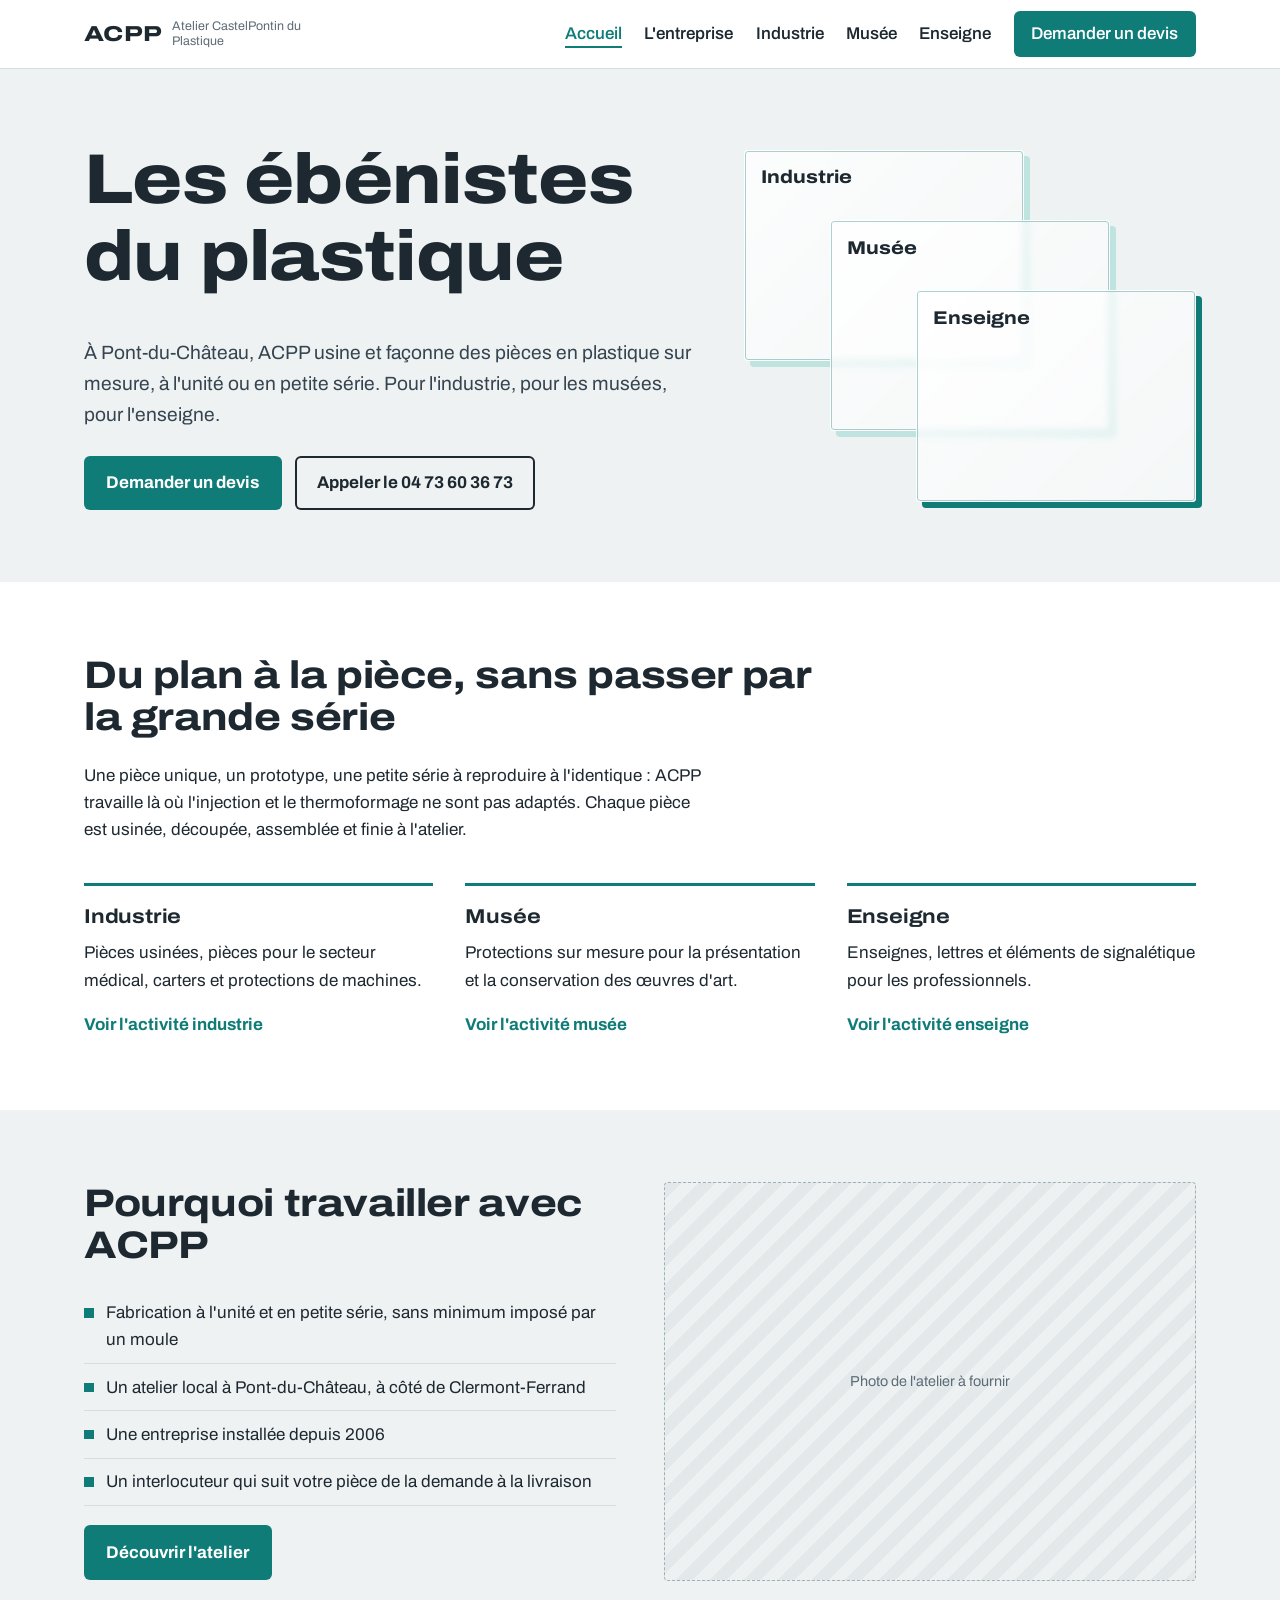
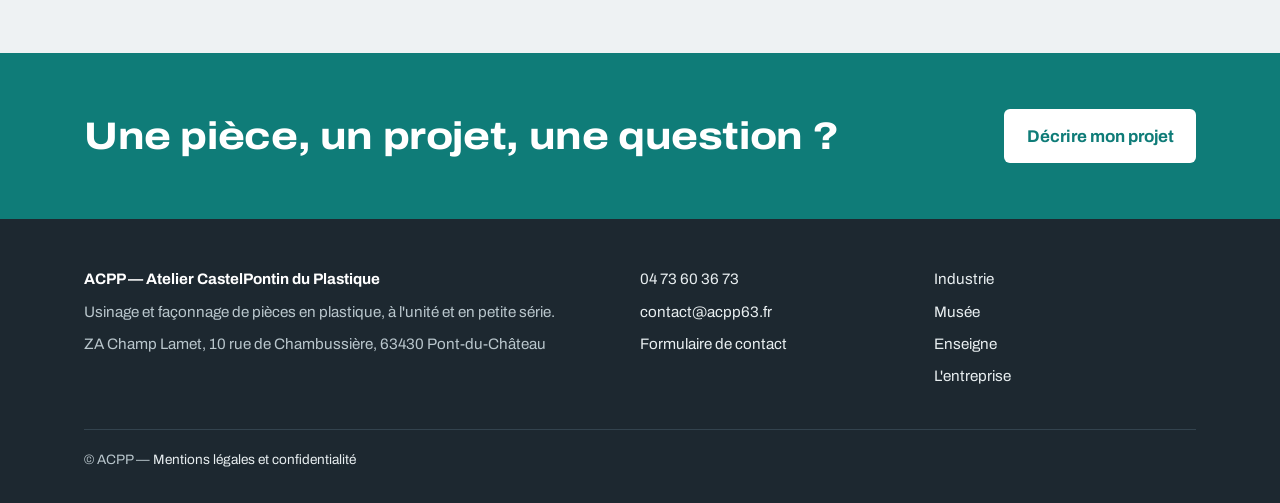
==== index.html @ 6ad85d35 "Add files via upload" ====
<!doctype html>
<html lang="fr">
<head>
<meta charset="utf-8">
<meta name="viewport" content="width=device-width, initial-scale=1">
<title>ACPP — Usinage et façonnage plastique sur mesure à Pont-du-Château (63)</title>
<meta name="description" content="ACPP, atelier de Pont-du-Château (Puy-de-Dôme) : pièces plastiques usinées et façonnées à l'unité et en petite série pour l'industrie, les musées et l'enseigne.">
<link rel="canonical" href="https://acpp63.fr/">
<meta property="og:type" content="website">
<meta property="og:title" content="ACPP — Usinage et façonnage plastique sur mesure à Pont-du-Château (63)">
<meta property="og:description" content="ACPP, atelier de Pont-du-Château (Puy-de-Dôme) : pièces plastiques usinées et façonnées à l'unité et en petite série pour l'industrie, les musées et l'enseigne.">
<meta property="og:url" content="https://acpp63.fr/">
<meta property="og:locale" content="fr_FR">
<link rel="icon" href="favicon.svg" type="image/svg+xml">
<link rel="preconnect" href="https://fonts.googleapis.com"><link rel="preconnect" href="https://fonts.gstatic.com" crossorigin>
<link href="https://fonts.googleapis.com/css2?family=Archivo:wdth,wght@100..125,400..800&display=swap" rel="stylesheet">
<link rel="stylesheet" href="style.css">
<script type="application/ld+json">{"@context": "https://schema.org", "@type": "LocalBusiness", "name": "ACPP — Atelier CastelPontin du Plastique", "url": "https://acpp63.fr", "telephone": "+33473603673", "email": "contact@acpp63.fr", "foundingDate": "2006", "address": {"@type": "PostalAddress", "streetAddress": "ZA Champ Lamet, 10 rue de Chambussière", "postalCode": "63430", "addressLocality": "Pont-du-Château", "addressCountry": "FR"}, "description": "Usinage et façonnage de pièces en plastique à l'unité et en petite série : industrie, musée, enseigne."}</script>
</head>
<body>
<a class="skip" href="#contenu">Aller au contenu</a>
<header class="top"><div class="wrap">
  <a class="logo" href="index.html" aria-label="ACPP, accueil"><b>ACPP</b><small>Atelier CastelPontin du Plastique</small></a>
  <button class="menu-btn" aria-expanded="false" aria-controls="nav">Menu</button>
  <nav class="nav" id="nav" aria-label="Navigation principale"><a href="index.html" aria-current=page>Accueil</a><a href="entreprise.html">L'entreprise</a><a href="industrie.html">Industrie</a><a href="musee.html">Musée</a><a href="enseigne.html">Enseigne</a><a class="btn" href="contact.html">Demander un devis</a></nav>
</div></header>
<main id="contenu">
<section class="hero"><div class="wrap">
  <div>
    <h1>Les ébénistes du plastique</h1>
    <p class="lead">À Pont-du-Château, ACPP usine et façonne des pièces en plastique sur mesure, à l'unité ou en petite série. Pour l'industrie, pour les musées, pour l'enseigne.</p>
    <div class="actions"><a class="btn" href="contact.html">Demander un devis</a><a class="btn ghost" href="tel:+33473603673">Appeler le 04 73 60 36 73</a></div>
  </div>
  <div class="plaques" aria-label="Nos trois univers">
    <a class="plaque" href="industrie.html">Industrie</a>
    <a class="plaque" href="musee.html">Musée</a>
    <a class="plaque" href="enseigne.html">Enseigne</a>
  </div>
</div></section>

<section class="bloc"><div class="wrap">
  <div class="intro"><h2>Du plan à la pièce, sans passer par la grande série</h2>
  <p>Une pièce unique, un prototype, une petite série à reproduire à l'identique : ACPP travaille là où l'injection et le thermoformage ne sont pas adaptés. Chaque pièce est usinée, découpée, assemblée et finie à l'atelier.</p></div>
  <div class="trois">
    <div class="univers"><h3>Industrie</h3><p>Pièces usinées, pièces pour le secteur médical, carters et protections de machines.</p><a class="suite" href="industrie.html">Voir l'activité industrie</a></div>
    <div class="univers"><h3>Musée</h3><p>Protections sur mesure pour la présentation et la conservation des œuvres d'art.</p><a class="suite" href="musee.html">Voir l'activité musée</a></div>
    <div class="univers"><h3>Enseigne</h3><p>Enseignes, lettres et éléments de signalétique pour les professionnels.</p><a class="suite" href="enseigne.html">Voir l'activité enseigne</a></div>
  </div>
</div></section>

<section class="bloc gris"><div class="wrap deux">
  <div><h2>Pourquoi travailler avec ACPP</h2>
  <ul class="liste">
    <li>Fabrication à l'unité et en petite série, sans minimum imposé par un moule</li>
    <li>Un atelier local à Pont-du-Château, à côté de Clermont-Ferrand</li>
    <li>Une entreprise installée depuis 2006</li>
    <li>Un interlocuteur qui suit votre pièce de la demande à la livraison</li>
  </ul>
  <a class="btn" href="entreprise.html">Découvrir l'atelier</a></div>
  <div class="photo">Photo de l'atelier à fournir</div>
</div></section>
<section class="appel"><div class="wrap"><h2>Une pièce, un projet, une question&nbsp;?</h2><a class="btn" href="contact.html">Décrire mon projet</a></div></section>
</main>
<footer><div class="wrap">
  <div><p><strong style="color:#fff">ACPP — Atelier CastelPontin du Plastique</strong></p>
  <p>Usinage et façonnage de pièces en plastique, à l'unité et en petite série.</p>
  <p>ZA Champ Lamet, 10 rue de Chambussière, 63430 Pont-du-Château</p></div>
  <div><p><a href="tel:+33473603673">04 73 60 36 73</a></p><p><a href="mailto:contact@acpp63.fr">contact@acpp63.fr</a></p><p><a href="contact.html">Formulaire de contact</a></p></div>
  <div><p><a href="industrie.html">Industrie</a></p><p><a href="musee.html">Musée</a></p><p><a href="enseigne.html">Enseigne</a></p><p><a href="entreprise.html">L'entreprise</a></p></div>
  <div class="bas">© ACPP — <a href="mentions-legales.html">Mentions légales et confidentialité</a></div>
</div></footer>
<script src="main.js" defer></script>
</body>
</html>
---- style.css ----
/* ACPP — feuille de style unique. Couleurs à ajuster ici si une charte existe. */
:root{
  --graphite:#1d2830; --acier:#5d6b76; --voile:#eef2f3; --blanc:#fff;
  --chant:#0f7c78;      /* vert-bleu du chant d'une plaque acrylique */
  --chant-fonce:#0b625f; --chant-clair:#bfe3df; --trait:#d5dde0;
  --f:"Archivo",system-ui,-apple-system,"Segoe UI",Roboto,sans-serif;
  --w:72rem;
}
*,*::before,*::after{box-sizing:border-box}
html{scroll-padding-top:5rem}
body{margin:0;font-family:var(--f);font-size:1.0625rem;line-height:1.6;color:var(--graphite);background:var(--blanc)}
img{max-width:100%;height:auto;display:block}
a{color:var(--chant)}
a:focus-visible,button:focus-visible,input:focus-visible,textarea:focus-visible,select:focus-visible{outline:3px solid var(--chant);outline-offset:2px}
h1,h2,h3{font-stretch:115%;line-height:1.1;margin:0 0 .6em;letter-spacing:-.01em}
h1{font-size:clamp(2.3rem,6vw,4.4rem);font-weight:800}
h2{font-size:clamp(1.6rem,3.4vw,2.4rem);font-weight:750}
h3{font-size:1.25rem;font-weight:700}
p{margin:0 0 1em;max-width:62ch}
.wrap{max-width:var(--w);margin:0 auto;padding:0 1.25rem}
.skip{position:absolute;left:-999px}.skip:focus{left:1rem;top:1rem;background:#fff;padding:.5rem 1rem;z-index:99}

/* En-tête */
.top{position:sticky;top:0;z-index:20;background:rgba(255,255,255,.95);backdrop-filter:blur(8px);border-bottom:1px solid var(--trait)}
.top .wrap{display:flex;align-items:center;justify-content:space-between;min-height:4.25rem;gap:1rem;position:relative}
.logo{display:flex;align-items:center;gap:.6rem;text-decoration:none;color:var(--graphite)}
.logo b{font-stretch:125%;font-weight:800;font-size:1.35rem;letter-spacing:.02em}
.logo small{font-size:.78rem;color:var(--acier);line-height:1.2;max-width:10rem}
.nav{display:flex;gap:1.4rem;align-items:center}
.nav a{text-decoration:none;color:var(--graphite);font-weight:550}
.nav a[aria-current=page]{color:var(--chant);box-shadow:inset 0 -2px 0 var(--chant)}
.menu-btn{display:none;background:none;border:1px solid var(--trait);border-radius:6px;padding:.45rem .7rem;font:inherit;font-weight:600;color:var(--graphite)}
@media (max-width:860px){
  .menu-btn{display:block}
  .nav{display:none;position:absolute;top:100%;left:0;right:0;background:#fff;flex-direction:column;align-items:stretch;padding:.5rem 1.25rem 1.25rem;border-bottom:1px solid var(--trait);gap:0}
  .nav.open{display:flex}
  .nav a{padding:.8rem 0;border-bottom:1px solid var(--voile)}
  .nav a[aria-current=page]{box-shadow:none}
  .nav .btn{margin-top:.8rem;text-align:center}
}

/* Boutons */
.btn{display:inline-block;background:var(--chant);color:#fff;text-decoration:none;padding:.85rem 1.4rem;border-radius:6px;border:0;font:inherit;font-weight:700;cursor:pointer}
.btn:hover{background:var(--chant-fonce)}
.btn.ghost{background:transparent;color:var(--graphite);box-shadow:inset 0 0 0 2px var(--graphite)}
.btn.ghost:hover{background:var(--graphite);color:#fff}
.nav .btn{color:#fff;padding:.6rem 1.1rem}

/* Hero : l'élément signature = trois plaques translucides empilées, une par univers */
.hero{background:var(--voile);overflow:hidden}
.hero .wrap{display:grid;grid-template-columns:1.15fr .85fr;gap:3rem;align-items:center;padding-top:4.5rem;padding-bottom:4.5rem}
.hero .lead{font-size:1.2rem;color:#35444f}
.actions{display:flex;flex-wrap:wrap;gap:.8rem;margin-top:1.6rem}
.plaques{position:relative;height:22rem}
.plaque{position:absolute;width:62%;height:60%;border-radius:4px;display:flex;align-items:flex-start;padding:.8rem 1rem;text-decoration:none;color:var(--graphite);font-weight:750;font-stretch:115%;font-size:1.15rem;
  background:linear-gradient(135deg,rgba(255,255,255,.8),rgba(255,255,255,.4));border:1px solid rgba(255,255,255,.95);
  box-shadow:inset 0 0 0 1px rgba(15,124,120,.35),6px 6px 0 var(--chant-clair);backdrop-filter:blur(3px);transition:transform .25s}
.plaque:hover{transform:translate(-4px,-4px)}
.plaque:nth-child(1){top:0;left:0}
.plaque:nth-child(2){top:20%;left:19%}
.plaque:nth-child(3){top:40%;left:38%;box-shadow:inset 0 0 0 1px rgba(15,124,120,.35),6px 6px 0 var(--chant)}
@media (prefers-reduced-motion:reduce){.plaque{transition:none}}
@media (max-width:860px){.hero .wrap{grid-template-columns:1fr;padding-top:2.5rem;padding-bottom:3rem}.plaques{height:15rem}}

/* Sections */
.bloc{padding:4.5rem 0}
.gris{background:var(--voile)}
.sombre{background:var(--graphite);color:#e8eef0}
.sombre a{color:var(--chant-clair)}
.intro{max-width:46rem}
.trois{display:grid;grid-template-columns:repeat(3,1fr);gap:2rem;margin-top:2.5rem}
.univers{border-top:3px solid var(--chant);padding-top:1.2rem}
.univers .suite{font-weight:700;text-decoration:none}
.deux{display:grid;grid-template-columns:1fr 1fr;gap:3rem;align-items:start}
@media (max-width:860px){.trois,.deux{grid-template-columns:1fr;gap:2rem}}
.liste{padding:0;list-style:none;margin:0 0 1.2rem}
.liste li{padding:.6rem 0 .6rem 1.4rem;border-bottom:1px solid var(--trait);position:relative}
.liste li::before{content:"";position:absolute;left:0;top:1.15rem;width:.6rem;height:.6rem;background:var(--chant)}
.sombre .liste li{border-color:#33434e}

/* Emplacements photo — à remplacer par les vraies images (balise <img>) */
.photo{aspect-ratio:4/3;background:repeating-linear-gradient(135deg,#e3e9eb 0 12px,#edf1f2 12px 24px);border:1px dashed #9fb0b8;display:flex;align-items:center;justify-content:center;text-align:center;color:var(--acier);font-size:.9rem;padding:1rem;border-radius:4px}
.galerie{display:grid;grid-template-columns:repeat(3,1fr);gap:1rem;margin-top:2rem}
@media (max-width:640px){.galerie{grid-template-columns:1fr 1fr}}

/* Bandeau d'appel */
.appel{background:var(--chant);color:#fff;padding:3.5rem 0}
.appel .wrap{display:flex;justify-content:space-between;align-items:center;gap:2rem;flex-wrap:wrap}
.appel h2{margin:0}
.appel .btn{background:#fff;color:var(--chant)}
.appel .btn:hover{background:var(--graphite);color:#fff}

/* Pages intérieures */
.entete{background:var(--voile);padding:3.5rem 0 3rem;border-bottom:1px solid var(--trait)}
.entete .lead{font-size:1.15rem;color:#35444f}
.fil{font-size:.9rem;color:var(--acier);margin-bottom:.8rem}.fil a{color:var(--acier)}

/* Formulaire */
.contact{display:grid;gap:1rem}
.champ label{display:block;font-weight:650;margin-bottom:.3rem}
.champ input,.champ textarea,.champ select{width:100%;font:inherit;padding:.75rem .85rem;border:1px solid #b7c3c9;border-radius:6px;background:#fff;color:var(--graphite)}
.champ textarea{min-height:9rem;resize:vertical}
.hp{position:absolute;left:-9999px}
.rgpd{font-size:.88rem;color:var(--acier)}
.coord p{margin:0 0 1.2rem}.coord strong{display:block}
.carte{border:0;width:100%;aspect-ratio:4/3;border-radius:4px}
.msg{padding:1rem 1.2rem;border-radius:6px;background:#e3f3f1;border-left:4px solid var(--chant)}
.msg.err{background:#fdeceb;border-color:#b3261e}

/* Pied de page */
footer{background:var(--graphite);color:#b9c6cc;padding:3rem 0 2rem;font-size:.95rem}
footer .wrap{display:grid;grid-template-columns:2fr 1fr 1fr;gap:2rem}
footer a{color:#e8eef0;text-decoration:none}footer a:hover{text-decoration:underline}
footer p{margin:0 0 .5rem}
footer .bas{grid-column:1/-1;border-top:1px solid #33434e;padding-top:1.2rem;font-size:.85rem}
@media (max-width:760px){footer .wrap{grid-template-columns:1fr}}

/* Surlignage des textes à compléter — supprimer la classe une fois le texte validé */
.a-completer{background:#fff4c7;outline:1px dashed #c9a400;padding:0 .2em}
/* Liste d'étapes numérotée (vraie séquence) */
ol.liste{counter-reset:e}
ol.liste li{counter-increment:e;padding-left:2.2rem}
ol.liste li::before{content:counter(e);background:none;color:var(--chant);font-weight:800;font-stretch:115%;width:auto;height:auto;top:.6rem}
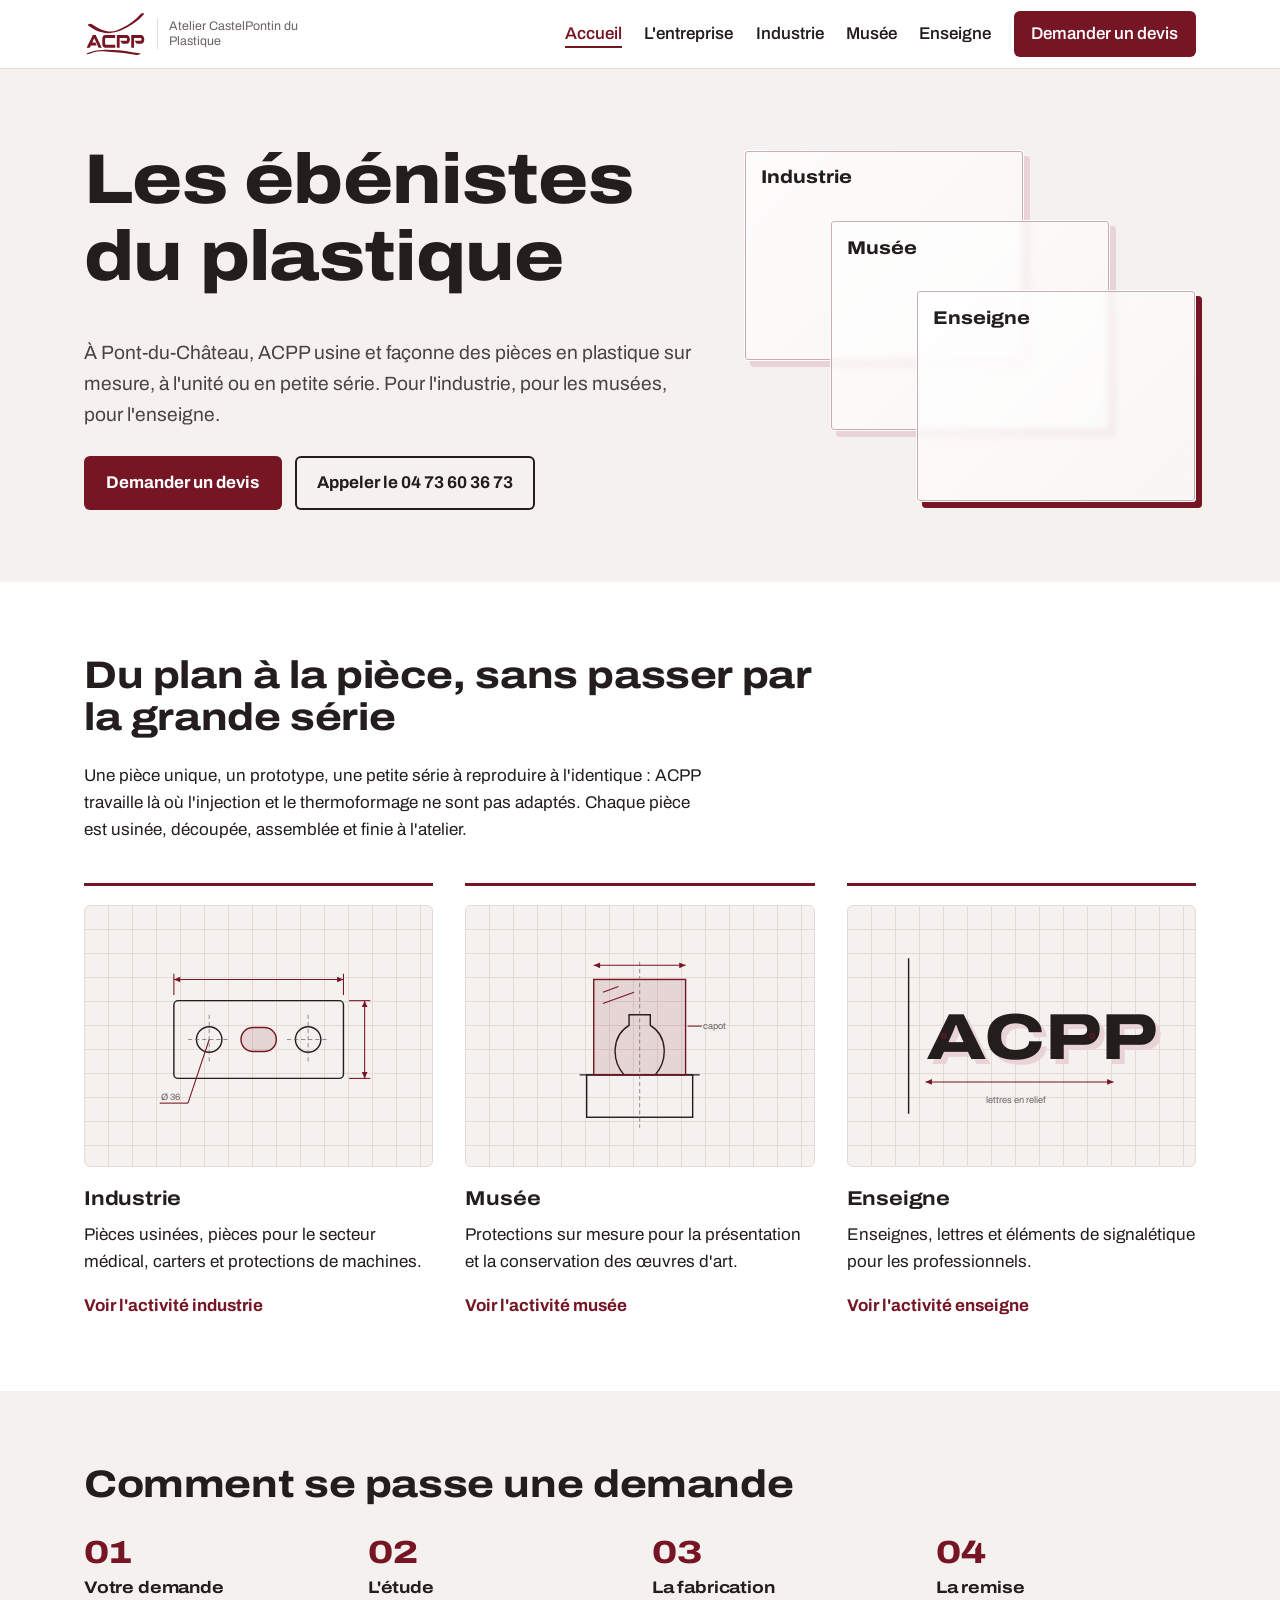
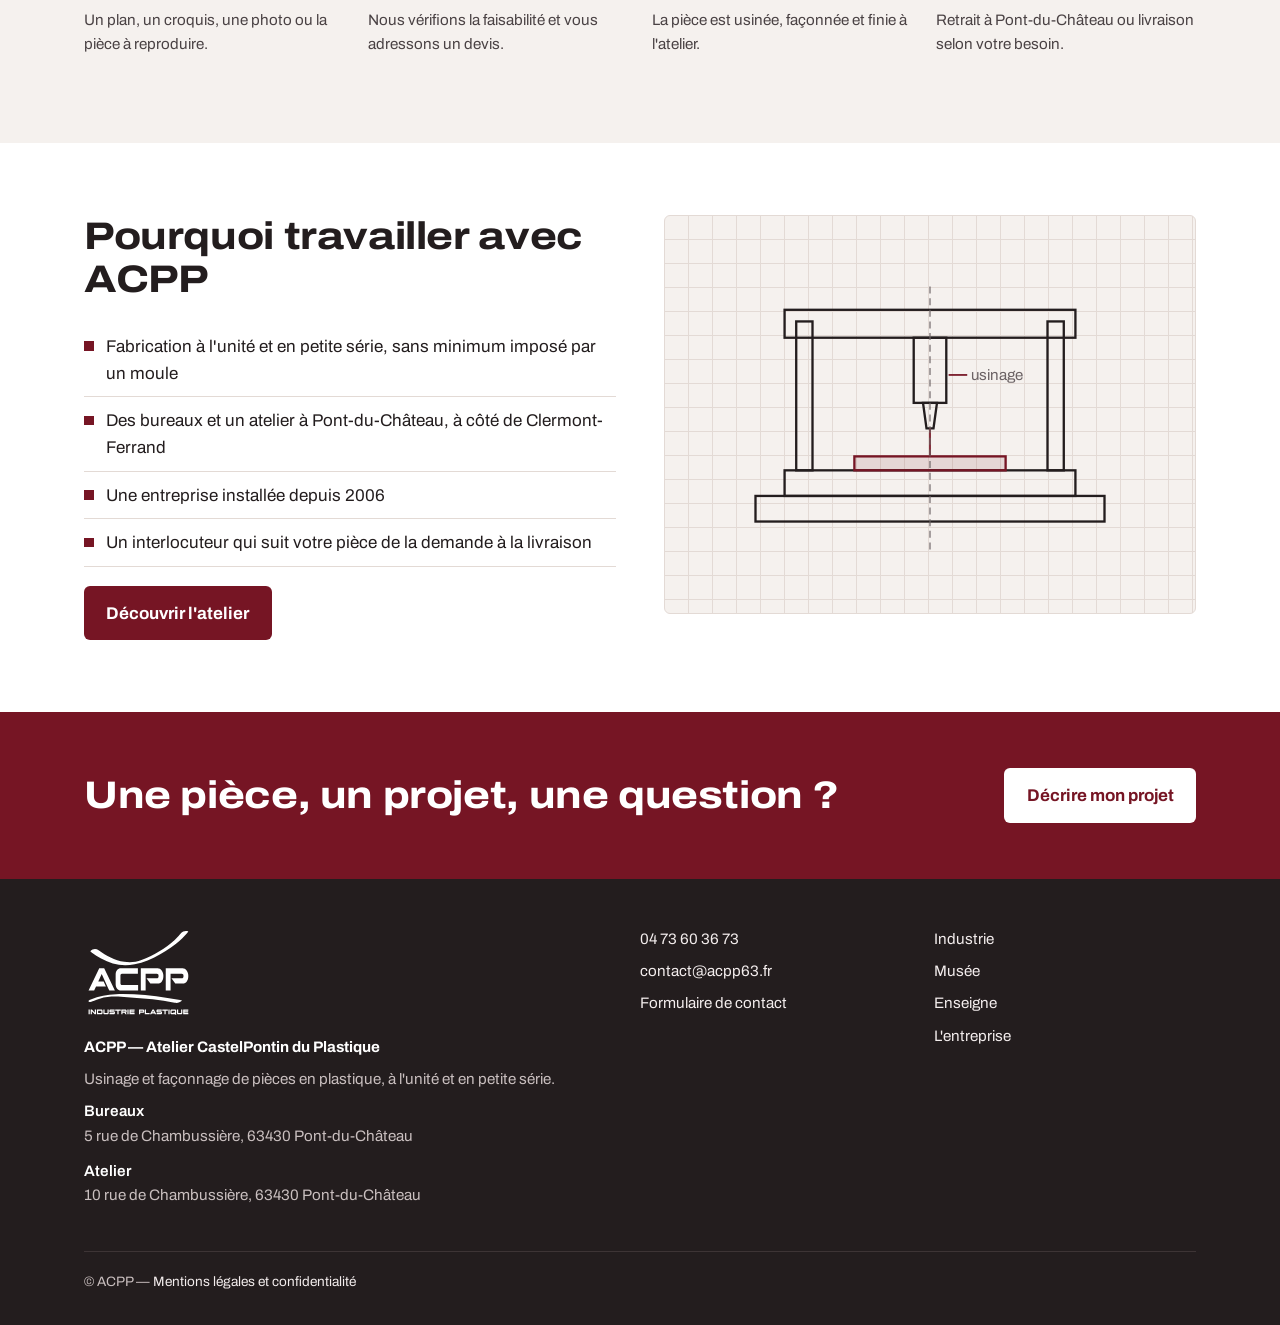
==== commit b452f7bf: "v4 – logo, couleurs, pièces jointes" ====
--- a/index.html
+++ b/index.html
@@ -11,16 +11,18 @@
 <meta property="og:description" content="ACPP, atelier de Pont-du-Château (Puy-de-Dôme) : pièces plastiques usinées et façonnées à l'unité et en petite série pour l'industrie, les musées et l'enseigne.">
 <meta property="og:url" content="https://acpp63.fr/">
 <meta property="og:locale" content="fr_FR">
+<meta property="og:image" content="https://acpp63.fr/og-image.png">
+<meta name="theme-color" content="#761524">
 <link rel="icon" href="favicon.svg" type="image/svg+xml">
 <link rel="preconnect" href="https://fonts.googleapis.com"><link rel="preconnect" href="https://fonts.gstatic.com" crossorigin>
 <link href="https://fonts.googleapis.com/css2?family=Archivo:wdth,wght@100..125,400..800&display=swap" rel="stylesheet">
 <link rel="stylesheet" href="style.css">
-<script type="application/ld+json">{"@context": "https://schema.org", "@type": "LocalBusiness", "name": "ACPP — Atelier CastelPontin du Plastique", "url": "https://acpp63.fr", "telephone": "+33473603673", "email": "contact@acpp63.fr", "foundingDate": "2006", "address": {"@type": "PostalAddress", "streetAddress": "ZA Champ Lamet, 10 rue de Chambussière", "postalCode": "63430", "addressLocality": "Pont-du-Château", "addressCountry": "FR"}, "description": "Usinage et façonnage de pièces en plastique à l'unité et en petite série : industrie, musée, enseigne."}</script>
+<script type="application/ld+json">{"@context": "https://schema.org", "@type": "LocalBusiness", "name": "ACPP — Atelier CastelPontin du Plastique", "url": "https://acpp63.fr", "telephone": "+33473603673", "email": "contact@acpp63.fr", "foundingDate": "2006", "address": {"@type": "PostalAddress", "streetAddress": "5 rue de Chambussière", "postalCode": "63430", "addressLocality": "Pont-du-Château", "addressCountry": "FR"}, "logo": "https://acpp63.fr/logo.svg", "image": "https://acpp63.fr/og-image.png", "description": "Usinage et façonnage de pièces en plastique à l'unité et en petite série : industrie, musée, enseigne."}</script>
 </head>
 <body>
 <a class="skip" href="#contenu">Aller au contenu</a>
 <header class="top"><div class="wrap">
-  <a class="logo" href="index.html" aria-label="ACPP, accueil"><b>ACPP</b><small>Atelier CastelPontin du Plastique</small></a>
+  <a class="logo" href="index.html" aria-label="ACPP, accueil"><img src="logo-mark.svg" alt="ACPP" width="63" height="46"><small>Atelier CastelPontin du Plastique</small></a>
   <button class="menu-btn" aria-expanded="false" aria-controls="nav">Menu</button>
   <nav class="nav" id="nav" aria-label="Navigation principale"><a href="index.html" aria-current=page>Accueil</a><a href="entreprise.html">L'entreprise</a><a href="industrie.html">Industrie</a><a href="musee.html">Musée</a><a href="enseigne.html">Enseigne</a><a class="btn" href="contact.html">Demander un devis</a></nav>
 </div></header>
@@ -37,34 +39,77 @@
     <a class="plaque" href="enseigne.html">Enseigne</a>
   </div>
 </div></section>
-
 <section class="bloc"><div class="wrap">
   <div class="intro"><h2>Du plan à la pièce, sans passer par la grande série</h2>
   <p>Une pièce unique, un prototype, une petite série à reproduire à l'identique : ACPP travaille là où l'injection et le thermoformage ne sont pas adaptés. Chaque pièce est usinée, découpée, assemblée et finie à l'atelier.</p></div>
   <div class="trois">
-    <div class="univers"><h3>Industrie</h3><p>Pièces usinées, pièces pour le secteur médical, carters et protections de machines.</p><a class="suite" href="industrie.html">Voir l'activité industrie</a></div>
-    <div class="univers"><h3>Musée</h3><p>Protections sur mesure pour la présentation et la conservation des œuvres d'art.</p><a class="suite" href="musee.html">Voir l'activité musée</a></div>
-    <div class="univers"><h3>Enseigne</h3><p>Enseignes, lettres et éléments de signalétique pour les professionnels.</p><a class="suite" href="enseigne.html">Voir l'activité enseigne</a></div>
+    <div class="univers"><div class="illu" role="img" aria-label="Dessin technique d'une pièce usinée"><svg viewBox="0 0 400 300" xmlns="http://www.w3.org/2000/svg">
+<rect class="g" x="80" y="100" width="240" height="110" rx="6"/>
+<circle class="g" cx="130" cy="155" r="18"/><circle class="g" cx="270" cy="155" r="18"/>
+<rect class="v" x="175" y="138" width="50" height="34" rx="17"/>
+<line class="d" x1="130" y1="120" x2="130" y2="190"/><line class="d" x1="100" y1="155" x2="160" y2="155"/>
+<line class="d" x1="270" y1="120" x2="270" y2="190"/><line class="d" x1="240" y1="155" x2="300" y2="155"/>
+<line class="t" x1="80" y1="70" x2="320" y2="70"/><line class="t" x1="80" y1="62" x2="80" y2="92"/><line class="t" x1="320" y1="62" x2="320" y2="92"/>
+<path class="tf" d="M80 70 l9 -4 v8z M320 70 l-9 -4 v8z"/>
+<line class="t" x1="350" y1="100" x2="350" y2="210"/><line class="t" x1="328" y1="100" x2="358" y2="100"/><line class="t" x1="328" y1="210" x2="358" y2="210"/>
+<path class="tf" d="M350 100 l-4 9 h8z M350 210 l-4 -9 h8z"/>
+<line class="t" x1="130" y1="155" x2="100" y2="245"/><line class="t" x1="100" y1="245" x2="60" y2="245"/>
+<text x="62" y="240">Ø 36</text></svg></div><h3 style="margin-top:1.2rem">Industrie</h3><p>Pièces usinées, pièces pour le secteur médical, carters et protections de machines.</p><a class="suite" href="industrie.html">Voir l'activité industrie</a></div>
+    <div class="univers"><div class="illu" role="img" aria-label="Objet d'art protégé sous un capot transparent"><svg viewBox="0 0 400 300" xmlns="http://www.w3.org/2000/svg">
+<rect class="g" x="125" y="205" width="150" height="60"/>
+<line class="g" x1="115" y1="205" x2="285" y2="205"/>
+<path class="g" d="M178 205 C160 185 160 150 185 135 L185 120 L215 120 L215 135 C240 150 240 185 222 205"/>
+<rect class="v" x="135" y="70" width="130" height="135"/>
+<line class="t" x1="148" y1="88" x2="170" y2="80" /><line class="t" x1="148" y1="104" x2="192" y2="88"/>
+<line class="d" x1="200" y1="45" x2="200" y2="280"/>
+<line class="t" x1="135" y1="50" x2="265" y2="50"/><path class="tf" d="M135 50 l9 -4 v8z M265 50 l-9 -4 v8z"/>
+<text x="290" y="140">capot</text><line class="t" x1="268" y1="136" x2="288" y2="136"/></svg></div><h3 style="margin-top:1.2rem">Musée</h3><p>Protections sur mesure pour la présentation et la conservation des œuvres d'art.</p><a class="suite" href="musee.html">Voir l'activité musée</a></div>
+    <div class="univers"><div class="illu" role="img" aria-label="Enseigne en lettres découpées en relief"><svg viewBox="0 0 400 300" xmlns="http://www.w3.org/2000/svg">
+<line class="g" x1="40" y1="40" x2="40" y2="260"/>
+<rect x="40" y="40" width="320" height="220" fill="none"/>
+<g font-family="Archivo, sans-serif" font-weight="800" font-size="92" style="font-stretch:125%">
+<text x="72" y="190" fill="#e9d3d6" style="font-size:92px;font-weight:800;font-stretch:125%;fill:#e9d3d6">ACPP</text>
+<text x="64" y="182" style="font-size:92px;font-weight:800;font-stretch:125%;fill:#231d1e">ACPP</text></g>
+<line class="t" x1="64" y1="215" x2="330" y2="215"/><path class="tf" d="M64 215 l9 -4 v8z M330 215 l-9 -4 v8z"/>
+<circle class="t" cx="90" cy="150" r="3"/><circle class="t" cx="300" cy="150" r="3"/>
+<text x="150" y="245">lettres en relief</text></svg></div><h3 style="margin-top:1.2rem">Enseigne</h3><p>Enseignes, lettres et éléments de signalétique pour les professionnels.</p><a class="suite" href="enseigne.html">Voir l'activité enseigne</a></div>
   </div>
 </div></section>
-
-<section class="bloc gris"><div class="wrap deux">
+<section class="bloc gris"><div class="wrap">
+  <h2>Comment se passe une demande</h2><div class="etapes">
+  <div class="etape"><h3>Votre demande</h3><p>Un plan, un croquis, une photo ou la pièce à reproduire.</p></div>
+  <div class="etape"><h3>L'étude</h3><p>Nous vérifions la faisabilité et vous adressons un devis.</p></div>
+  <div class="etape"><h3>La fabrication</h3><p>La pièce est usinée, façonnée et finie à l'atelier.</p></div>
+  <div class="etape"><h3>La remise</h3><p>Retrait à Pont-du-Château ou livraison selon votre besoin.</p></div>
+</div>
+</div></section>
+<section class="bloc"><div class="wrap deux">
   <div><h2>Pourquoi travailler avec ACPP</h2>
   <ul class="liste">
     <li>Fabrication à l'unité et en petite série, sans minimum imposé par un moule</li>
-    <li>Un atelier local à Pont-du-Château, à côté de Clermont-Ferrand</li>
+    <li>Des bureaux et un atelier à Pont-du-Château, à côté de Clermont-Ferrand</li>
     <li>Une entreprise installée depuis 2006</li>
     <li>Un interlocuteur qui suit votre pièce de la demande à la livraison</li>
   </ul>
   <a class="btn" href="entreprise.html">Découvrir l'atelier</a></div>
-  <div class="photo">Photo de l'atelier à fournir</div>
+  <div class="illu" role="img" aria-label="Machine d'usinage de l'atelier"><svg viewBox="0 0 400 300" xmlns="http://www.w3.org/2000/svg">
+<rect class="g" x="50" y="220" width="300" height="22"/>
+<rect class="g" x="75" y="198" width="250" height="22"/>
+<rect class="v" x="135" y="186" width="130" height="12"/>
+<rect class="g" x="85" y="70" width="14" height="128"/><rect class="g" x="301" y="70" width="14" height="128"/>
+<rect class="g" x="75" y="60" width="250" height="24"/>
+<rect class="g" x="186" y="84" width="28" height="56"/>
+<path class="g" d="M194 140 h12 l-3 22 h-6z"/><line class="t" x1="200" y1="162" x2="200" y2="186"/>
+<line class="d" x1="200" y1="40" x2="200" y2="270"/>
+<text x="235" y="120">usinage</text><line class="t" x1="216" y1="116" x2="232" y2="116"/></svg></div>
 </div></section>
 <section class="appel"><div class="wrap"><h2>Une pièce, un projet, une question&nbsp;?</h2><a class="btn" href="contact.html">Décrire mon projet</a></div></section>
 </main>
 <footer><div class="wrap">
-  <div><p><strong style="color:#fff">ACPP — Atelier CastelPontin du Plastique</strong></p>
+  <div><img class="logo-pied" src="logo-blanc.svg" alt="ACPP Industrie Plastique" width="109" height="92"><p><strong style="color:#fff">ACPP — Atelier CastelPontin du Plastique</strong></p>
   <p>Usinage et façonnage de pièces en plastique, à l'unité et en petite série.</p>
-  <p>ZA Champ Lamet, 10 rue de Chambussière, 63430 Pont-du-Château</p></div>
+  <p class="adr"><b>Bureaux</b>5 rue de Chambussière, 63430 Pont-du-Château</p>
+  <p class="adr"><b>Atelier</b>10 rue de Chambussière, 63430 Pont-du-Château</p></div>
   <div><p><a href="tel:+33473603673">04 73 60 36 73</a></p><p><a href="mailto:contact@acpp63.fr">contact@acpp63.fr</a></p><p><a href="contact.html">Formulaire de contact</a></p></div>
   <div><p><a href="industrie.html">Industrie</a></p><p><a href="musee.html">Musée</a></p><p><a href="enseigne.html">Enseigne</a></p><p><a href="entreprise.html">L'entreprise</a></p></div>
   <div class="bas">© ACPP — <a href="mentions-legales.html">Mentions légales et confidentialité</a></div>
--- a/style.css
+++ b/style.css
@@ -1,8 +1,8 @@
 /* ACPP — feuille de style unique. Couleurs à ajuster ici si une charte existe. */
 :root{
-  --graphite:#1d2830; --acier:#5d6b76; --voile:#eef2f3; --blanc:#fff;
-  --chant:#0f7c78;      /* vert-bleu du chant d'une plaque acrylique */
-  --chant-fonce:#0b625f; --chant-clair:#bfe3df; --trait:#d5dde0;
+  --graphite:#231d1e; --acier:#6b6264; --voile:#f5f1ee; --blanc:#fff;
+  --chant:#761524;      /* bordeaux du logo ACPP */
+  --chant-fonce:#5a0f1b; --chant-clair:#e9d3d6; --trait:#e3dad5;
   --f:"Archivo",system-ui,-apple-system,"Segoe UI",Roboto,sans-serif;
   --w:72rem;
 }
@@ -49,23 +49,23 @@
 /* Hero : l'élément signature = trois plaques translucides empilées, une par univers */
 .hero{background:var(--voile);overflow:hidden}
 .hero .wrap{display:grid;grid-template-columns:1.15fr .85fr;gap:3rem;align-items:center;padding-top:4.5rem;padding-bottom:4.5rem}
-.hero .lead{font-size:1.2rem;color:#35444f}
+.hero .lead{font-size:1.2rem;color:#4a4244}
 .actions{display:flex;flex-wrap:wrap;gap:.8rem;margin-top:1.6rem}
 .plaques{position:relative;height:22rem}
 .plaque{position:absolute;width:62%;height:60%;border-radius:4px;display:flex;align-items:flex-start;padding:.8rem 1rem;text-decoration:none;color:var(--graphite);font-weight:750;font-stretch:115%;font-size:1.15rem;
   background:linear-gradient(135deg,rgba(255,255,255,.8),rgba(255,255,255,.4));border:1px solid rgba(255,255,255,.95);
-  box-shadow:inset 0 0 0 1px rgba(15,124,120,.35),6px 6px 0 var(--chant-clair);backdrop-filter:blur(3px);transition:transform .25s}
+  box-shadow:inset 0 0 0 1px rgba(118,21,36,.35),6px 6px 0 var(--chant-clair);backdrop-filter:blur(3px);transition:transform .25s}
 .plaque:hover{transform:translate(-4px,-4px)}
 .plaque:nth-child(1){top:0;left:0}
 .plaque:nth-child(2){top:20%;left:19%}
-.plaque:nth-child(3){top:40%;left:38%;box-shadow:inset 0 0 0 1px rgba(15,124,120,.35),6px 6px 0 var(--chant)}
+.plaque:nth-child(3){top:40%;left:38%;box-shadow:inset 0 0 0 1px rgba(118,21,36,.35),6px 6px 0 var(--chant)}
 @media (prefers-reduced-motion:reduce){.plaque{transition:none}}
 @media (max-width:860px){.hero .wrap{grid-template-columns:1fr;padding-top:2.5rem;padding-bottom:3rem}.plaques{height:15rem}}
 
 /* Sections */
 .bloc{padding:4.5rem 0}
 .gris{background:var(--voile)}
-.sombre{background:var(--graphite);color:#e8eef0}
+.sombre{background:var(--graphite);color:#f3eded}
 .sombre a{color:var(--chant-clair)}
 .intro{max-width:46rem}
 .trois{display:grid;grid-template-columns:repeat(3,1fr);gap:2rem;margin-top:2.5rem}
@@ -76,7 +76,7 @@
 .liste{padding:0;list-style:none;margin:0 0 1.2rem}
 .liste li{padding:.6rem 0 .6rem 1.4rem;border-bottom:1px solid var(--trait);position:relative}
 .liste li::before{content:"";position:absolute;left:0;top:1.15rem;width:.6rem;height:.6rem;background:var(--chant)}
-.sombre .liste li{border-color:#33434e}
+.sombre .liste li{border-color:#3d3435}
 
 /* Emplacements photo — à remplacer par les vraies images (balise <img>) */
 .photo{aspect-ratio:4/3;background:repeating-linear-gradient(135deg,#e3e9eb 0 12px,#edf1f2 12px 24px);border:1px dashed #9fb0b8;display:flex;align-items:center;justify-content:center;text-align:center;color:var(--acier);font-size:.9rem;padding:1rem;border-radius:4px}
@@ -92,27 +92,27 @@
 
 /* Pages intérieures */
 .entete{background:var(--voile);padding:3.5rem 0 3rem;border-bottom:1px solid var(--trait)}
-.entete .lead{font-size:1.15rem;color:#35444f}
+.entete .lead{font-size:1.15rem;color:#4a4244}
 .fil{font-size:.9rem;color:var(--acier);margin-bottom:.8rem}.fil a{color:var(--acier)}
 
 /* Formulaire */
 .contact{display:grid;gap:1rem}
 .champ label{display:block;font-weight:650;margin-bottom:.3rem}
-.champ input,.champ textarea,.champ select{width:100%;font:inherit;padding:.75rem .85rem;border:1px solid #b7c3c9;border-radius:6px;background:#fff;color:var(--graphite)}
+.champ input,.champ textarea,.champ select{width:100%;font:inherit;padding:.75rem .85rem;border:1px solid #c9bdb8;border-radius:6px;background:#fff;color:var(--graphite)}
 .champ textarea{min-height:9rem;resize:vertical}
 .hp{position:absolute;left:-9999px}
 .rgpd{font-size:.88rem;color:var(--acier)}
 .coord p{margin:0 0 1.2rem}.coord strong{display:block}
 .carte{border:0;width:100%;aspect-ratio:4/3;border-radius:4px}
-.msg{padding:1rem 1.2rem;border-radius:6px;background:#e3f3f1;border-left:4px solid var(--chant)}
+.msg{padding:1rem 1.2rem;border-radius:6px;background:#f6e8ea;border-left:4px solid var(--chant)}
 .msg.err{background:#fdeceb;border-color:#b3261e}
 
 /* Pied de page */
-footer{background:var(--graphite);color:#b9c6cc;padding:3rem 0 2rem;font-size:.95rem}
+footer{background:var(--graphite);color:#c9bfbf;padding:3rem 0 2rem;font-size:.95rem}
 footer .wrap{display:grid;grid-template-columns:2fr 1fr 1fr;gap:2rem}
-footer a{color:#e8eef0;text-decoration:none}footer a:hover{text-decoration:underline}
+footer a{color:#f3eded;text-decoration:none}footer a:hover{text-decoration:underline}
 footer p{margin:0 0 .5rem}
-footer .bas{grid-column:1/-1;border-top:1px solid #33434e;padding-top:1.2rem;font-size:.85rem}
+footer .bas{grid-column:1/-1;border-top:1px solid #3d3435;padding-top:1.2rem;font-size:.85rem}
 @media (max-width:760px){footer .wrap{grid-template-columns:1fr}}
 
 /* Surlignage des textes à compléter — supprimer la classe une fois le texte validé */
@@ -121,3 +121,45 @@
 ol.liste{counter-reset:e}
 ol.liste li{counter-increment:e;padding-left:2.2rem}
 ol.liste li::before{content:counter(e);background:none;color:var(--chant);font-weight:800;font-stretch:115%;width:auto;height:auto;top:.6rem}
+
+/* ===== v2 : illustrations "plan technique" et adresses ===== */
+.illu{background:var(--voile);border:1px solid var(--trait);border-radius:6px;padding:1.5rem;aspect-ratio:4/3;display:flex;align-items:center;justify-content:center;
+  background-image:linear-gradient(var(--trait) 1px,transparent 1px),linear-gradient(90deg,var(--trait) 1px,transparent 1px);background-size:24px 24px;background-position:-1px -1px}
+.gris .illu{background-color:#fff}
+.illu svg{width:100%;height:100%}
+.illu .g{stroke:var(--graphite);stroke-width:2;fill:none}
+.illu .gf{fill:var(--graphite)}
+.illu .t{stroke:var(--chant);stroke-width:1.5;fill:none}
+.illu .tf{fill:var(--chant)}
+.illu .v{fill:var(--chant);fill-opacity:.12;stroke:var(--chant);stroke-width:2}
+.illu .d{stroke:var(--acier);stroke-width:1;fill:none;stroke-dasharray:6 4}
+.illu text{font-family:var(--f);font-size:13px;fill:var(--acier)}
+.adresses{display:grid;grid-template-columns:1fr 1fr;gap:1.5rem;margin:0 0 1.5rem}
+.adresse{border-top:3px solid var(--chant);padding-top:.8rem}
+.adresse strong{display:block;font-stretch:115%}
+.adresse a{font-size:.92rem;font-weight:600}
+@media (max-width:520px){.adresses{grid-template-columns:1fr}}
+.etapes{display:grid;grid-template-columns:repeat(4,1fr);gap:1.5rem;margin-top:2rem;counter-reset:s}
+.etape{counter-increment:s}
+.etape::before{content:"0" counter(s);display:block;font-stretch:125%;font-weight:800;font-size:2rem;color:var(--chant);line-height:1;margin-bottom:.6rem}
+.etape h3{font-size:1.05rem}
+.etape p{font-size:.95rem;color:#4a4244}
+@media (max-width:860px){.etapes{grid-template-columns:1fr 1fr}}
+@media (max-width:520px){.etapes{grid-template-columns:1fr}}
+footer .adr{margin-bottom:.7rem}footer .adr b{color:#fff;font-weight:600;display:block}
+
+/* Logo */
+.logo img{height:46px;width:auto;display:block}
+.logo small{border-left:1px solid var(--trait);padding-left:.7rem}
+@media (max-width:420px){.logo small{display:none}}
+.logo-pied{height:92px;width:auto;margin-bottom:1rem}
+
+/* Pièces jointes */
+.facultatif{font-weight:400;color:var(--acier);font-size:.9rem}
+.depot{display:block;border:2px dashed var(--trait);border-radius:6px;padding:1.1rem;background:var(--voile);cursor:pointer;font-weight:400;transition:border-color .2s}
+.depot:hover,.depot.survol{border-color:var(--chant)}
+.depot input{display:block;margin-bottom:.6rem;font:inherit;font-size:.9rem;max-width:100%;width:auto;border:0;padding:0;background:none}
+.depot-txt{font-size:.9rem;color:var(--acier);font-weight:400}.depot-txt strong{color:var(--graphite)}
+.fic-liste{list-style:none;padding:0;margin:.6rem 0 0;font-size:.9rem}
+.fic-liste li{padding:.35rem 0;border-bottom:1px solid var(--trait)}
+.fic-liste li.err{color:#b3261e;font-weight:600;border:0}
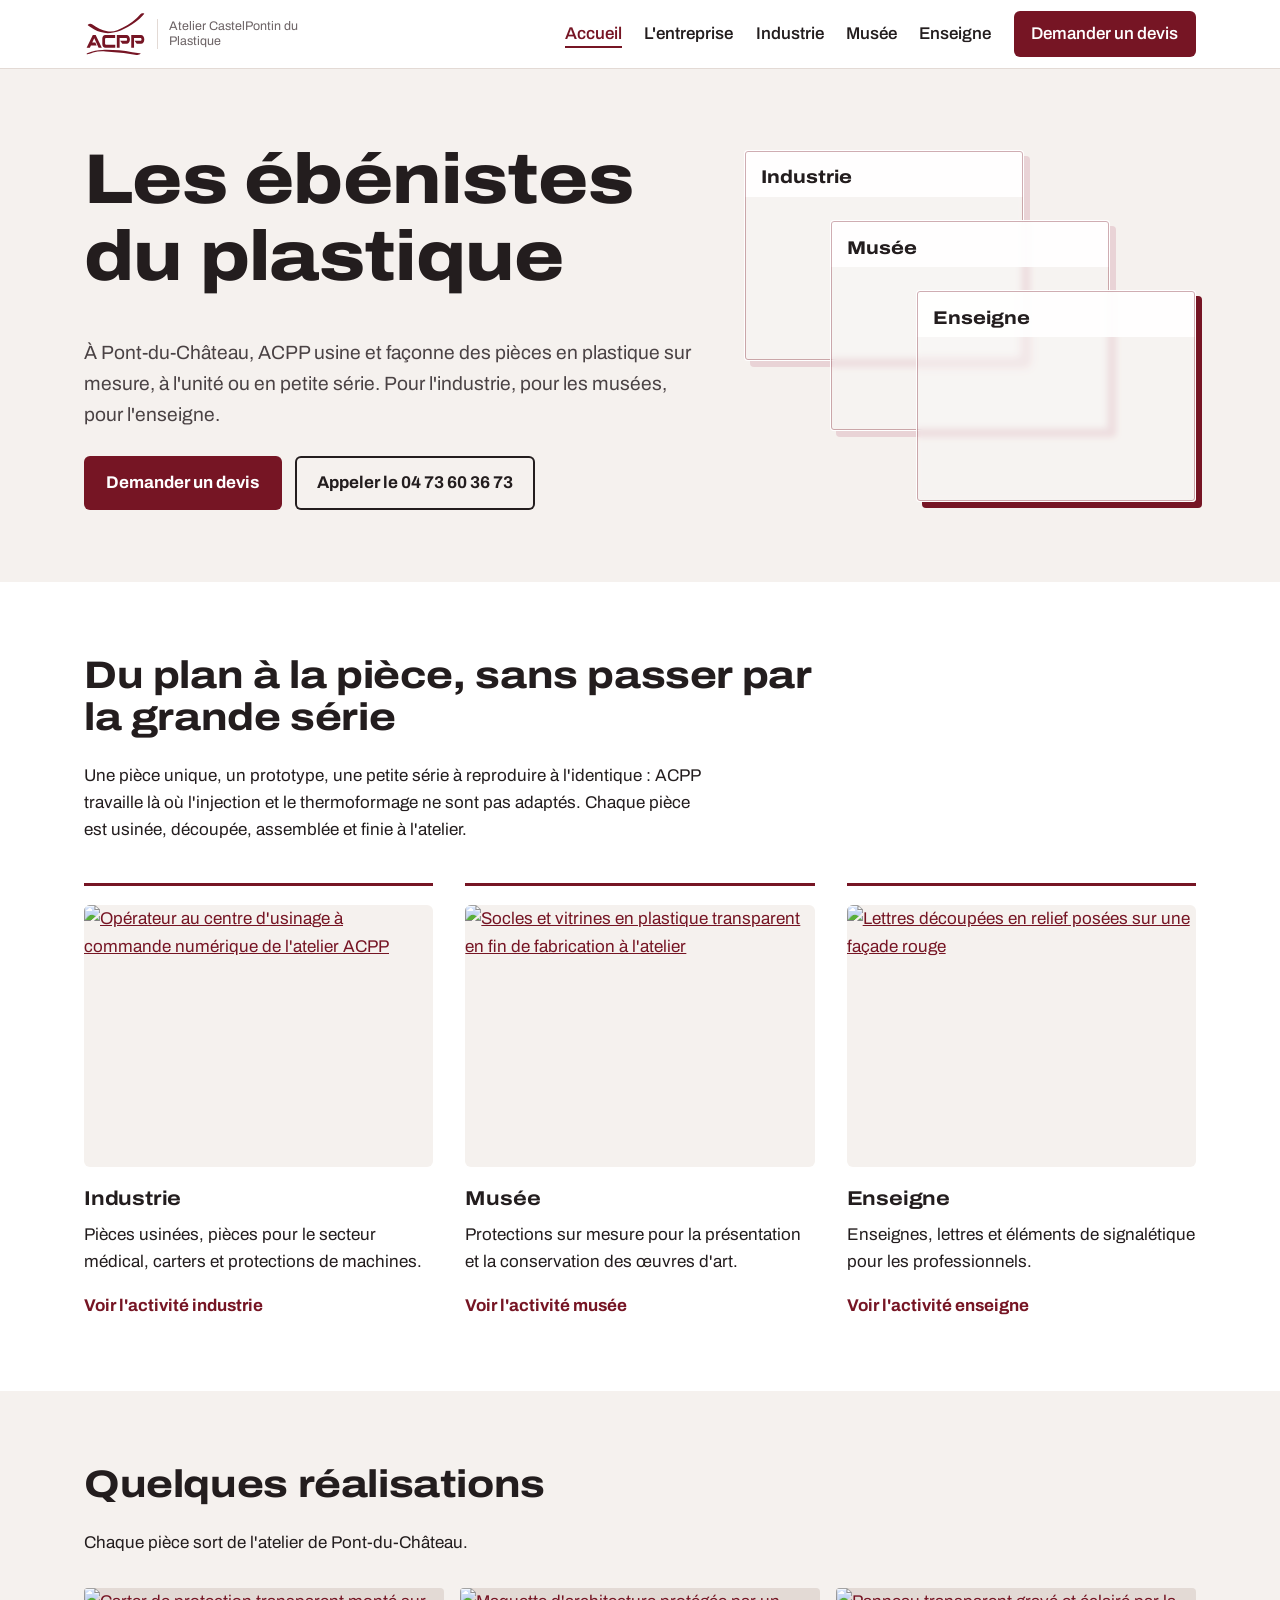
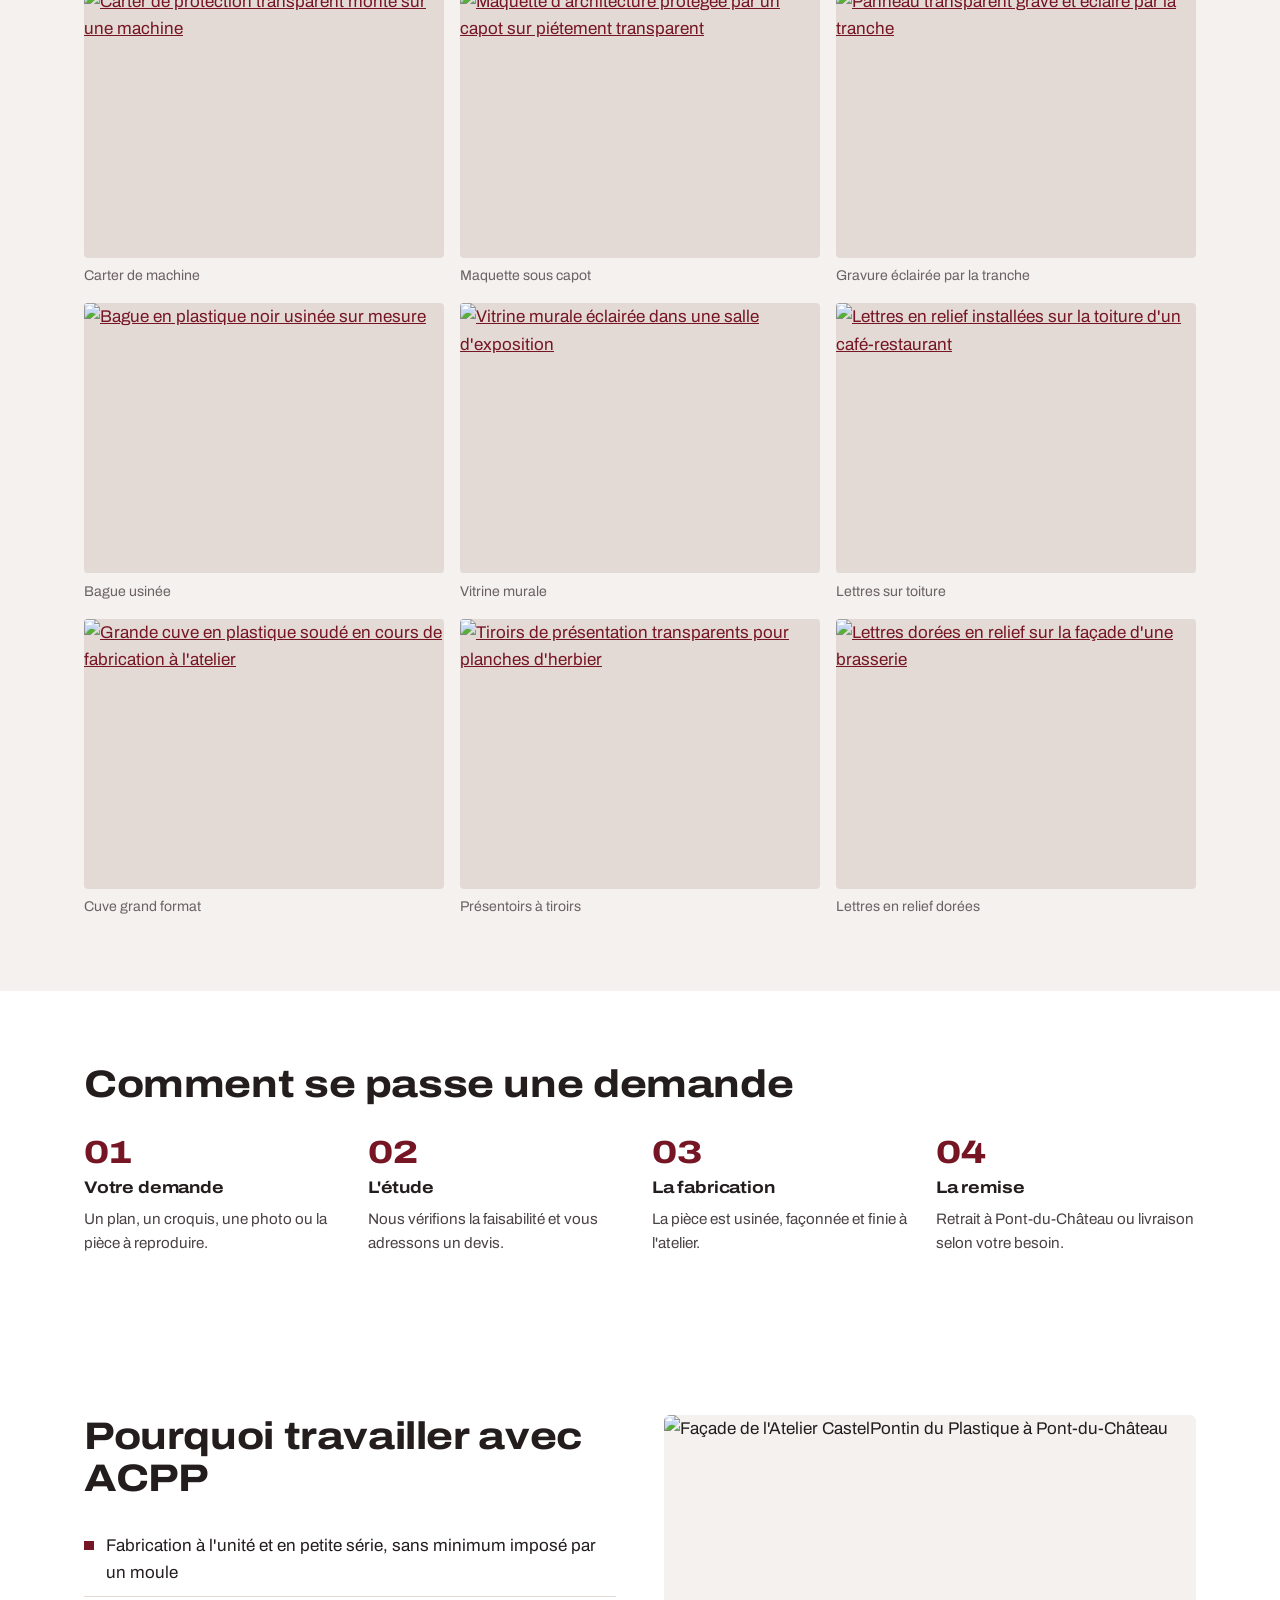
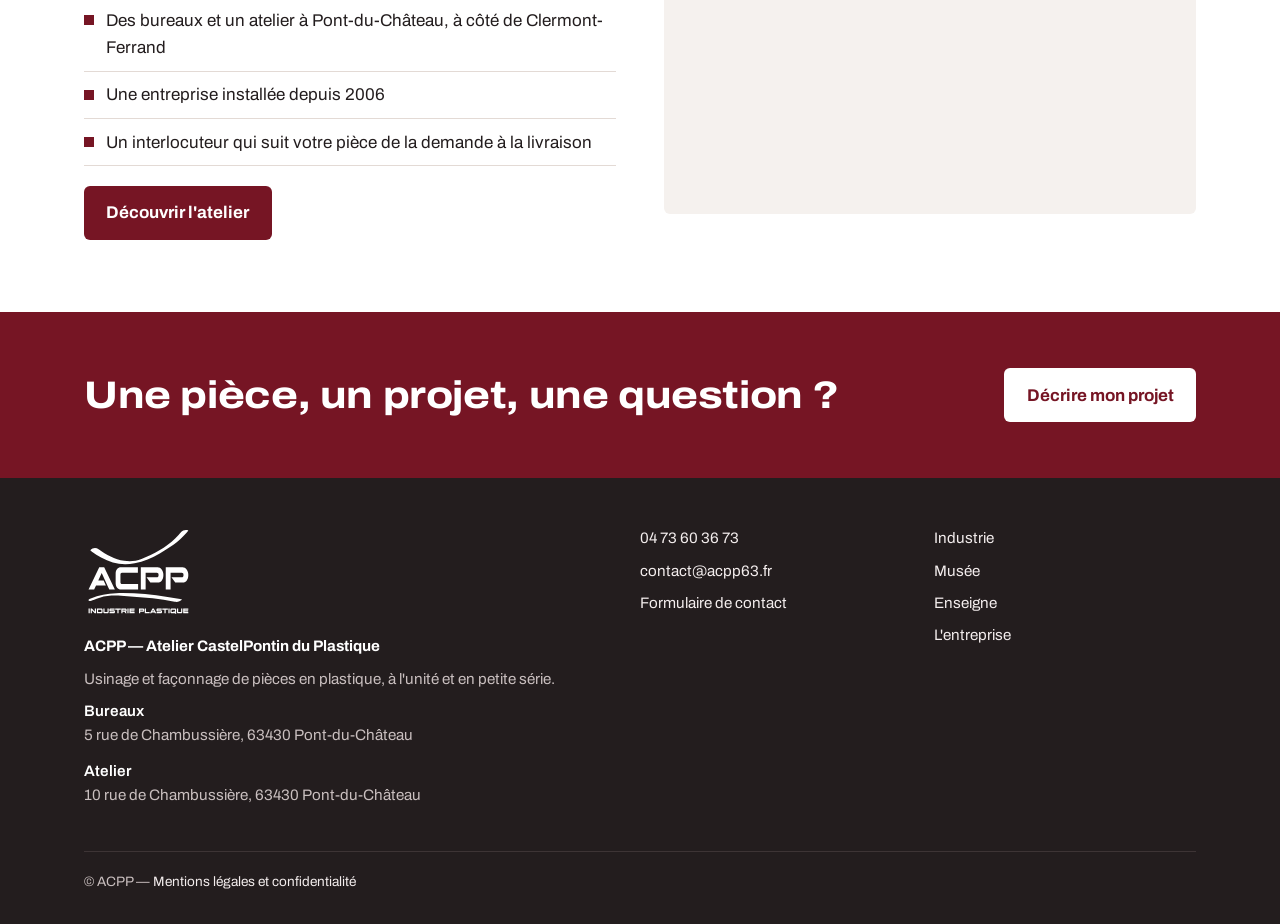
==== commit c16ae3b9: "Add files via upload" ====
--- a/index.html
+++ b/index.html
@@ -16,7 +16,7 @@
 <link rel="icon" href="favicon.svg" type="image/svg+xml">
 <link rel="preconnect" href="https://fonts.googleapis.com"><link rel="preconnect" href="https://fonts.gstatic.com" crossorigin>
 <link href="https://fonts.googleapis.com/css2?family=Archivo:wdth,wght@100..125,400..800&display=swap" rel="stylesheet">
-<link rel="stylesheet" href="style.css">
+<link rel="stylesheet" href="style.css?v=5">
 <script type="application/ld+json">{"@context": "https://schema.org", "@type": "LocalBusiness", "name": "ACPP — Atelier CastelPontin du Plastique", "url": "https://acpp63.fr", "telephone": "+33473603673", "email": "contact@acpp63.fr", "foundingDate": "2006", "address": {"@type": "PostalAddress", "streetAddress": "5 rue de Chambussière", "postalCode": "63430", "addressLocality": "Pont-du-Château", "addressCountry": "FR"}, "logo": "https://acpp63.fr/logo.svg", "image": "https://acpp63.fr/og-image.png", "description": "Usinage et façonnage de pièces en plastique à l'unité et en petite série : industrie, musée, enseigne."}</script>
 </head>
 <body>
@@ -34,48 +34,34 @@
     <div class="actions"><a class="btn" href="contact.html">Demander un devis</a><a class="btn ghost" href="tel:+33473603673">Appeler le 04 73 60 36 73</a></div>
   </div>
   <div class="plaques" aria-label="Nos trois univers">
-    <a class="plaque" href="industrie.html">Industrie</a>
-    <a class="plaque" href="musee.html">Musée</a>
-    <a class="plaque" href="enseigne.html">Enseigne</a>
+    <a class="plaque" href="industrie.html" style="--img:url(img/bloc-inclusion-800.jpg)">Industrie</a>
+    <a class="plaque" href="musee.html" style="--img:url(img/vitrine-cylindrique-800.jpg)">Musée</a>
+    <a class="plaque" href="enseigne.html" style="--img:url(img/caisson-lumineux-mamma-roma-800.jpg)">Enseigne</a>
   </div>
 </div></section>
 <section class="bloc"><div class="wrap">
   <div class="intro"><h2>Du plan à la pièce, sans passer par la grande série</h2>
   <p>Une pièce unique, un prototype, une petite série à reproduire à l'identique : ACPP travaille là où l'injection et le thermoformage ne sont pas adaptés. Chaque pièce est usinée, découpée, assemblée et finie à l'atelier.</p></div>
   <div class="trois">
-    <div class="univers"><div class="illu" role="img" aria-label="Dessin technique d'une pièce usinée"><svg viewBox="0 0 400 300" xmlns="http://www.w3.org/2000/svg">
-<rect class="g" x="80" y="100" width="240" height="110" rx="6"/>
-<circle class="g" cx="130" cy="155" r="18"/><circle class="g" cx="270" cy="155" r="18"/>
-<rect class="v" x="175" y="138" width="50" height="34" rx="17"/>
-<line class="d" x1="130" y1="120" x2="130" y2="190"/><line class="d" x1="100" y1="155" x2="160" y2="155"/>
-<line class="d" x1="270" y1="120" x2="270" y2="190"/><line class="d" x1="240" y1="155" x2="300" y2="155"/>
-<line class="t" x1="80" y1="70" x2="320" y2="70"/><line class="t" x1="80" y1="62" x2="80" y2="92"/><line class="t" x1="320" y1="62" x2="320" y2="92"/>
-<path class="tf" d="M80 70 l9 -4 v8z M320 70 l-9 -4 v8z"/>
-<line class="t" x1="350" y1="100" x2="350" y2="210"/><line class="t" x1="328" y1="100" x2="358" y2="100"/><line class="t" x1="328" y1="210" x2="358" y2="210"/>
-<path class="tf" d="M350 100 l-4 9 h8z M350 210 l-4 -9 h8z"/>
-<line class="t" x1="130" y1="155" x2="100" y2="245"/><line class="t" x1="100" y1="245" x2="60" y2="245"/>
-<text x="62" y="240">Ø 36</text></svg></div><h3 style="margin-top:1.2rem">Industrie</h3><p>Pièces usinées, pièces pour le secteur médical, carters et protections de machines.</p><a class="suite" href="industrie.html">Voir l'activité industrie</a></div>
-    <div class="univers"><div class="illu" role="img" aria-label="Objet d'art protégé sous un capot transparent"><svg viewBox="0 0 400 300" xmlns="http://www.w3.org/2000/svg">
-<rect class="g" x="125" y="205" width="150" height="60"/>
-<line class="g" x1="115" y1="205" x2="285" y2="205"/>
-<path class="g" d="M178 205 C160 185 160 150 185 135 L185 120 L215 120 L215 135 C240 150 240 185 222 205"/>
-<rect class="v" x="135" y="70" width="130" height="135"/>
-<line class="t" x1="148" y1="88" x2="170" y2="80" /><line class="t" x1="148" y1="104" x2="192" y2="88"/>
-<line class="d" x1="200" y1="45" x2="200" y2="280"/>
-<line class="t" x1="135" y1="50" x2="265" y2="50"/><path class="tf" d="M135 50 l9 -4 v8z M265 50 l-9 -4 v8z"/>
-<text x="290" y="140">capot</text><line class="t" x1="268" y1="136" x2="288" y2="136"/></svg></div><h3 style="margin-top:1.2rem">Musée</h3><p>Protections sur mesure pour la présentation et la conservation des œuvres d'art.</p><a class="suite" href="musee.html">Voir l'activité musée</a></div>
-    <div class="univers"><div class="illu" role="img" aria-label="Enseigne en lettres découpées en relief"><svg viewBox="0 0 400 300" xmlns="http://www.w3.org/2000/svg">
-<line class="g" x1="40" y1="40" x2="40" y2="260"/>
-<rect x="40" y="40" width="320" height="220" fill="none"/>
-<g font-family="Archivo, sans-serif" font-weight="800" font-size="92" style="font-stretch:125%">
-<text x="72" y="190" fill="#e9d3d6" style="font-size:92px;font-weight:800;font-stretch:125%;fill:#e9d3d6">ACPP</text>
-<text x="64" y="182" style="font-size:92px;font-weight:800;font-stretch:125%;fill:#231d1e">ACPP</text></g>
-<line class="t" x1="64" y1="215" x2="330" y2="215"/><path class="tf" d="M64 215 l9 -4 v8z M330 215 l-9 -4 v8z"/>
-<circle class="t" cx="90" cy="150" r="3"/><circle class="t" cx="300" cy="150" r="3"/>
-<text x="150" y="245">lettres en relief</text></svg></div><h3 style="margin-top:1.2rem">Enseigne</h3><p>Enseignes, lettres et éléments de signalétique pour les professionnels.</p><a class="suite" href="enseigne.html">Voir l'activité enseigne</a></div>
+    <div class="univers"><a class="vignette" href="industrie.html" tabindex="-1" aria-hidden="true"><img src="img/atelier-centre-usinage-800.jpg" srcset="img/atelier-centre-usinage-800.jpg 800w, img/atelier-centre-usinage.jpg 1600w" sizes="(max-width:860px) 100vw, 380px" width="800" height="532" alt="Opérateur au centre d&#x27;usinage à commande numérique de l&#x27;atelier ACPP" loading="lazy" decoding="async"></a><h3 style="margin-top:1.2rem">Industrie</h3><p>Pièces usinées, pièces pour le secteur médical, carters et protections de machines.</p><a class="suite" href="industrie.html">Voir l'activité industrie</a></div>
+    <div class="univers"><a class="vignette" href="musee.html" tabindex="-1" aria-hidden="true"><img src="img/socles-vitrines-atelier-800.jpg" srcset="img/socles-vitrines-atelier-800.jpg 800w, img/socles-vitrines-atelier.jpg 1600w" sizes="(max-width:860px) 100vw, 380px" width="800" height="600" alt="Socles et vitrines en plastique transparent en fin de fabrication à l&#x27;atelier" loading="lazy" decoding="async"></a><h3 style="margin-top:1.2rem">Musée</h3><p>Protections sur mesure pour la présentation et la conservation des œuvres d'art.</p><a class="suite" href="musee.html">Voir l'activité musée</a></div>
+    <div class="univers"><a class="vignette" href="enseigne.html" tabindex="-1" aria-hidden="true"><img src="img/lettres-relief-facade-800.jpg" srcset="img/lettres-relief-facade-800.jpg 600w, img/lettres-relief-facade.jpg 1200w" sizes="(max-width:860px) 100vw, 380px" width="600" height="800" alt="Lettres découpées en relief posées sur une façade rouge" loading="lazy" decoding="async"></a><h3 style="margin-top:1.2rem">Enseigne</h3><p>Enseignes, lettres et éléments de signalétique pour les professionnels.</p><a class="suite" href="enseigne.html">Voir l'activité enseigne</a></div>
   </div>
 </div></section>
-<section class="bloc gris"><div class="wrap">
+<section class="bloc gris"><div class="wrap"><h2>Quelques réalisations</h2><p>Chaque pièce sort de l'atelier de Pont-du-Château.</p>
+<div class="galerie">
+<figure><a class="zoom" href="img/carter-machine.jpg" data-legende="Carter de machine"><img src="img/carter-machine-800.jpg" srcset="img/carter-machine-800.jpg 800w, img/carter-machine.jpg 1600w" sizes="(max-width:640px) 50vw, (max-width:1150px) 33vw, 380px" width="800" height="532" alt="Carter de protection transparent monté sur une machine" loading="lazy" decoding="async"></a><figcaption>Carter de machine</figcaption></figure>
+<figure><a class="zoom" href="img/capot-maquette-architecture.jpg" data-legende="Maquette sous capot"><img src="img/capot-maquette-architecture-800.jpg" srcset="img/capot-maquette-architecture-800.jpg 600w, img/capot-maquette-architecture.jpg 1200w" sizes="(max-width:640px) 50vw, (max-width:1150px) 33vw, 380px" width="600" height="800" alt="Maquette d&#x27;architecture protégée par un capot sur piétement transparent" loading="lazy" decoding="async"></a><figcaption>Maquette sous capot</figcaption></figure>
+<figure><a class="zoom" href="img/gravure-eclairee.jpg" data-legende="Gravure éclairée par la tranche"><img src="img/gravure-eclairee-800.jpg" srcset="img/gravure-eclairee-800.jpg 800w, img/gravure-eclairee.jpg 1600w" sizes="(max-width:640px) 50vw, (max-width:1150px) 33vw, 380px" width="800" height="532" alt="Panneau transparent gravé et éclairé par la tranche" loading="lazy" decoding="async"></a><figcaption>Gravure éclairée par la tranche</figcaption></figure>
+<figure><a class="zoom" href="img/piece-usinee-bague.jpg" data-legende="Bague usinée"><img src="img/piece-usinee-bague-800.jpg" srcset="img/piece-usinee-bague-800.jpg 800w, img/piece-usinee-bague.jpg 1600w" sizes="(max-width:640px) 50vw, (max-width:1150px) 33vw, 380px" width="800" height="532" alt="Bague en plastique noir usinée sur mesure" loading="lazy" decoding="async"></a><figcaption>Bague usinée</figcaption></figure>
+<figure><a class="zoom" href="img/vitrine-murale.jpg" data-legende="Vitrine murale"><img src="img/vitrine-murale-800.jpg" srcset="img/vitrine-murale-800.jpg 800w, img/vitrine-murale.jpg 1600w" sizes="(max-width:640px) 50vw, (max-width:1150px) 33vw, 380px" width="800" height="600" alt="Vitrine murale éclairée dans une salle d&#x27;exposition" loading="lazy" decoding="async"></a><figcaption>Vitrine murale</figcaption></figure>
+<figure><a class="zoom" href="img/lettres-toiture-restaurant.jpg" data-legende="Lettres sur toiture"><img src="img/lettres-toiture-restaurant-800.jpg" srcset="img/lettres-toiture-restaurant-800.jpg 800w, img/lettres-toiture-restaurant.jpg 1600w" sizes="(max-width:640px) 50vw, (max-width:1150px) 33vw, 380px" width="800" height="600" alt="Lettres en relief installées sur la toiture d&#x27;un café-restaurant" loading="lazy" decoding="async"></a><figcaption>Lettres sur toiture</figcaption></figure>
+<figure><a class="zoom" href="img/cuve-grand-format.jpg" data-legende="Cuve grand format"><img src="img/cuve-grand-format-800.jpg" srcset="img/cuve-grand-format-800.jpg 800w, img/cuve-grand-format.jpg 1600w" sizes="(max-width:640px) 50vw, (max-width:1150px) 33vw, 380px" width="800" height="450" alt="Grande cuve en plastique soudé en cours de fabrication à l&#x27;atelier" loading="lazy" decoding="async"></a><figcaption>Cuve grand format</figcaption></figure>
+<figure><a class="zoom" href="img/tiroirs-herbier.jpg" data-legende="Présentoirs à tiroirs"><img src="img/tiroirs-herbier-800.jpg" srcset="img/tiroirs-herbier-800.jpg 800w, img/tiroirs-herbier.jpg 1600w" sizes="(max-width:640px) 50vw, (max-width:1150px) 33vw, 380px" width="800" height="600" alt="Tiroirs de présentation transparents pour planches d&#x27;herbier" loading="lazy" decoding="async"></a><figcaption>Présentoirs à tiroirs</figcaption></figure>
+<figure><a class="zoom" href="img/lettres-dorees-brasserie.jpg" data-legende="Lettres en relief dorées"><img src="img/lettres-dorees-brasserie-800.jpg" srcset="img/lettres-dorees-brasserie-800.jpg 800w, img/lettres-dorees-brasserie.jpg 1600w" sizes="(max-width:640px) 50vw, (max-width:1150px) 33vw, 380px" width="800" height="600" alt="Lettres dorées en relief sur la façade d&#x27;une brasserie" loading="lazy" decoding="async"></a><figcaption>Lettres en relief dorées</figcaption></figure>
+</div>
+</div></section>
+<section class="bloc"><div class="wrap">
   <h2>Comment se passe une demande</h2><div class="etapes">
   <div class="etape"><h3>Votre demande</h3><p>Un plan, un croquis, une photo ou la pièce à reproduire.</p></div>
   <div class="etape"><h3>L'étude</h3><p>Nous vérifions la faisabilité et vous adressons un devis.</p></div>
@@ -92,16 +78,7 @@
     <li>Un interlocuteur qui suit votre pièce de la demande à la livraison</li>
   </ul>
   <a class="btn" href="entreprise.html">Découvrir l'atelier</a></div>
-  <div class="illu" role="img" aria-label="Machine d'usinage de l'atelier"><svg viewBox="0 0 400 300" xmlns="http://www.w3.org/2000/svg">
-<rect class="g" x="50" y="220" width="300" height="22"/>
-<rect class="g" x="75" y="198" width="250" height="22"/>
-<rect class="v" x="135" y="186" width="130" height="12"/>
-<rect class="g" x="85" y="70" width="14" height="128"/><rect class="g" x="301" y="70" width="14" height="128"/>
-<rect class="g" x="75" y="60" width="250" height="24"/>
-<rect class="g" x="186" y="84" width="28" height="56"/>
-<path class="g" d="M194 140 h12 l-3 22 h-6z"/><line class="t" x1="200" y1="162" x2="200" y2="186"/>
-<line class="d" x1="200" y1="40" x2="200" y2="270"/>
-<text x="235" y="120">usinage</text><line class="t" x1="216" y1="116" x2="232" y2="116"/></svg></div>
+  <figure class="une"><img src="img/facade-atelier-800.jpg" srcset="img/facade-atelier-800.jpg 800w, img/facade-atelier.jpg 1600w" sizes="(max-width:860px) 100vw, 560px" width="800" height="532" alt="Façade de l&#x27;Atelier CastelPontin du Plastique à Pont-du-Château" loading="lazy" decoding="async"></figure>
 </div></section>
 <section class="appel"><div class="wrap"><h2>Une pièce, un projet, une question&nbsp;?</h2><a class="btn" href="contact.html">Décrire mon projet</a></div></section>
 </main>
@@ -114,6 +91,6 @@
   <div><p><a href="industrie.html">Industrie</a></p><p><a href="musee.html">Musée</a></p><p><a href="enseigne.html">Enseigne</a></p><p><a href="entreprise.html">L'entreprise</a></p></div>
   <div class="bas">© ACPP — <a href="mentions-legales.html">Mentions légales et confidentialité</a></div>
 </div></footer>
-<script src="main.js" defer></script>
+<script src="main.js?v=5" defer></script>
 </body>
 </html>
--- a/style.css
+++ b/style.css
@@ -163,3 +163,31 @@
 .fic-liste{list-style:none;padding:0;margin:.6rem 0 0;font-size:.9rem}
 .fic-liste li{padding:.35rem 0;border-bottom:1px solid var(--trait)}
 .fic-liste li.err{color:#b3261e;font-weight:600;border:0}
+
+/* ===== v5 : photos et galeries Réalisations ===== */
+.une{margin:0;border-radius:6px;overflow:hidden;aspect-ratio:4/3;background:var(--voile)}
+.une img{width:100%;height:100%;object-fit:cover}
+.vignette{display:block;border-radius:6px;overflow:hidden;aspect-ratio:4/3;background:var(--voile)}
+.vignette img{width:100%;height:100%;object-fit:cover;transition:transform .35s}
+.vignette:hover img{transform:scale(1.03)}
+.galerie figure{margin:0}
+.galerie a{display:block;border-radius:4px;overflow:hidden;aspect-ratio:4/3;background:var(--trait);cursor:zoom-in}
+.galerie img{width:100%;height:100%;object-fit:cover;transition:transform .35s}
+.galerie a:hover img{transform:scale(1.04)}
+.galerie figcaption{font-size:.88rem;color:var(--acier);padding:.45rem 0 0}
+.partenaire{margin-top:2rem}
+@media (prefers-reduced-motion:reduce){.vignette img,.galerie img{transition:none}}
+/* Visionneuse */
+.visio{border:0;padding:0;background:transparent;max-width:100vw;max-height:100vh;width:100vw;height:100vh}
+.visio::backdrop{background:rgba(20,16,17,.92)}
+.visio figure{margin:0;height:100%;display:flex;flex-direction:column;align-items:center;justify-content:center;padding:3.5rem 3.5rem 1.5rem}
+.visio img{max-width:100%;max-height:calc(100vh - 7rem);width:auto;height:auto;object-fit:contain}
+.visio figcaption{color:#f3eded;margin-top:.8rem;font-size:.95rem;text-align:center}
+.visio button{position:absolute;background:rgba(255,255,255,.12);color:#fff;border:0;border-radius:50%;width:3rem;height:3rem;font-size:1.6rem;line-height:1;cursor:pointer}
+.visio button:hover{background:var(--chant)}
+.visio .fermer{top:1rem;right:1rem}
+.visio .prec{left:1rem;top:50%;transform:translateY(-50%)}
+.visio .suiv{right:1rem;top:50%;transform:translateY(-50%)}
+@media (max-width:640px){.visio figure{padding:3.5rem .5rem 1rem}.visio .prec,.visio .suiv{top:auto;bottom:1rem;transform:none}}
+/* Plaques du hero : photo de l'univers derrière le verre */
+.plaque[style*="--img"]{background:linear-gradient(180deg,rgba(255,255,255,.92) 0 2.9rem,rgba(255,255,255,.18) 2.9rem),var(--img) center/cover no-repeat}
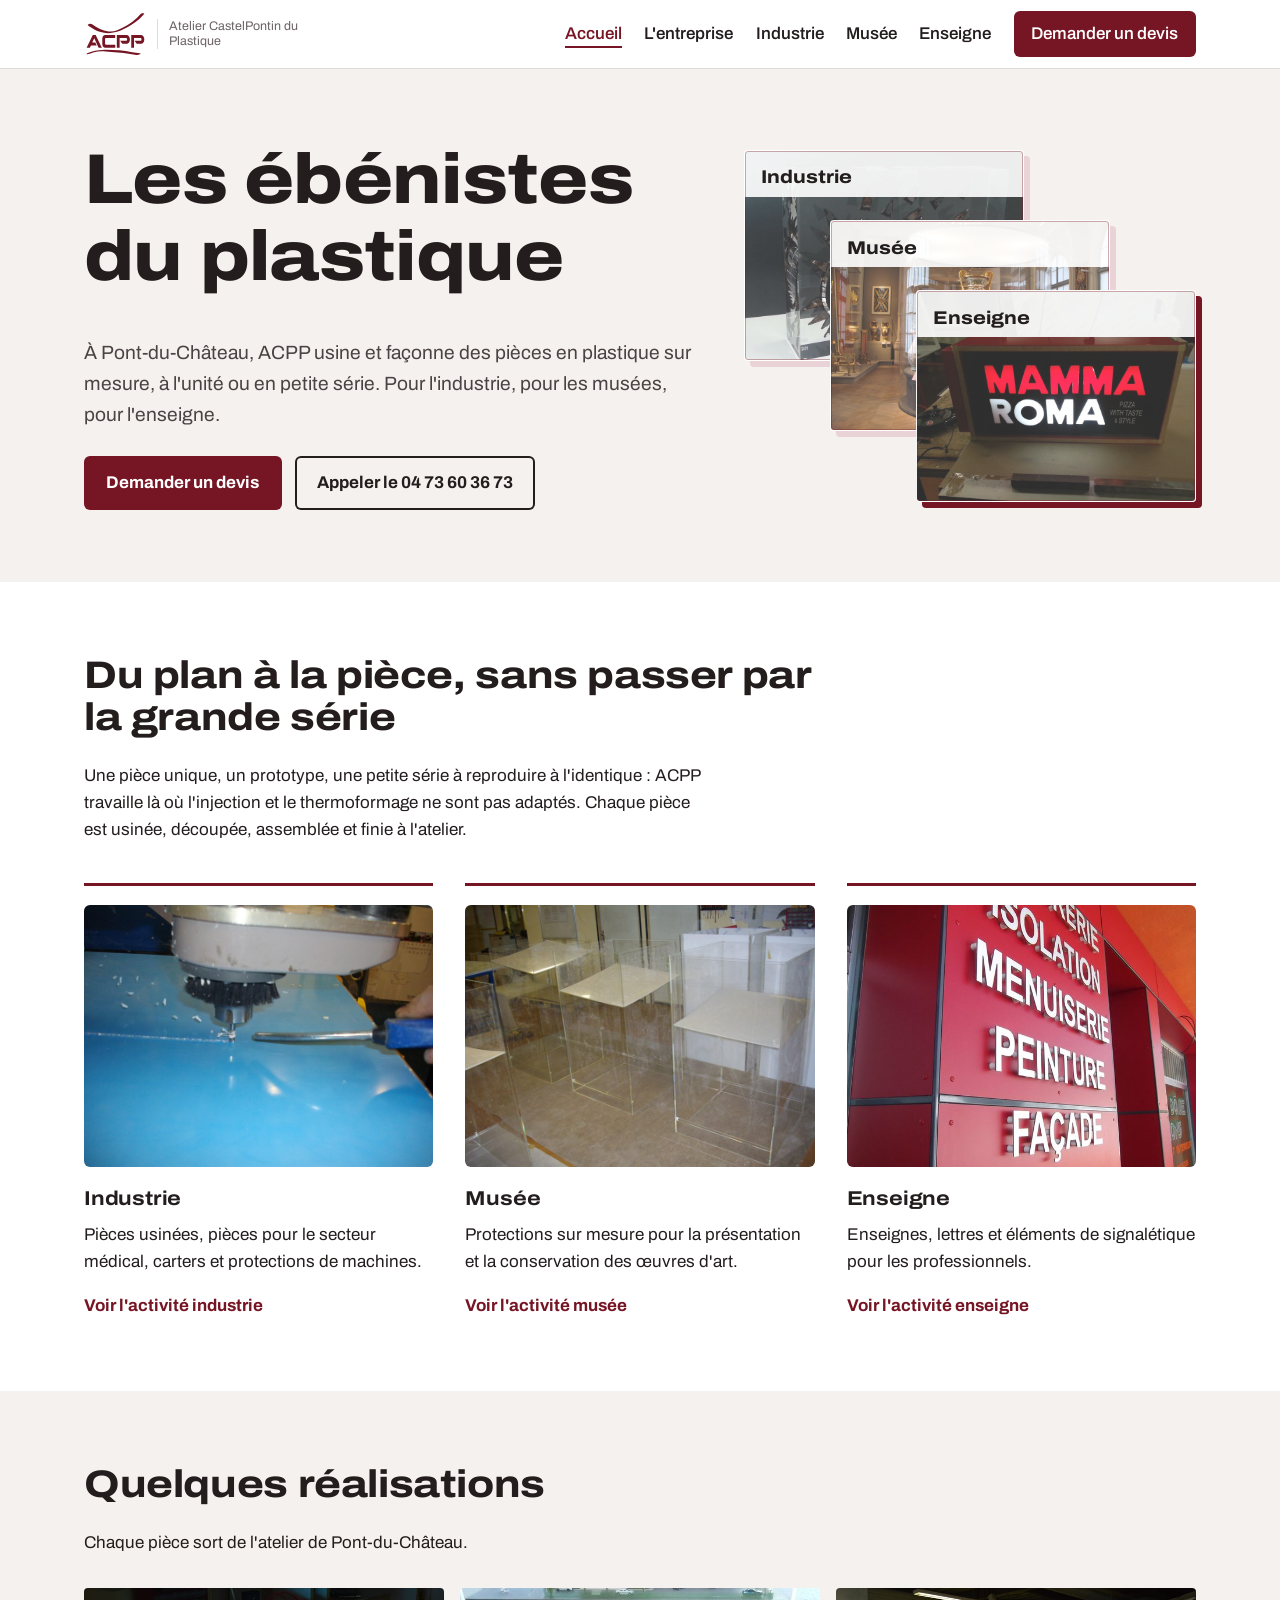
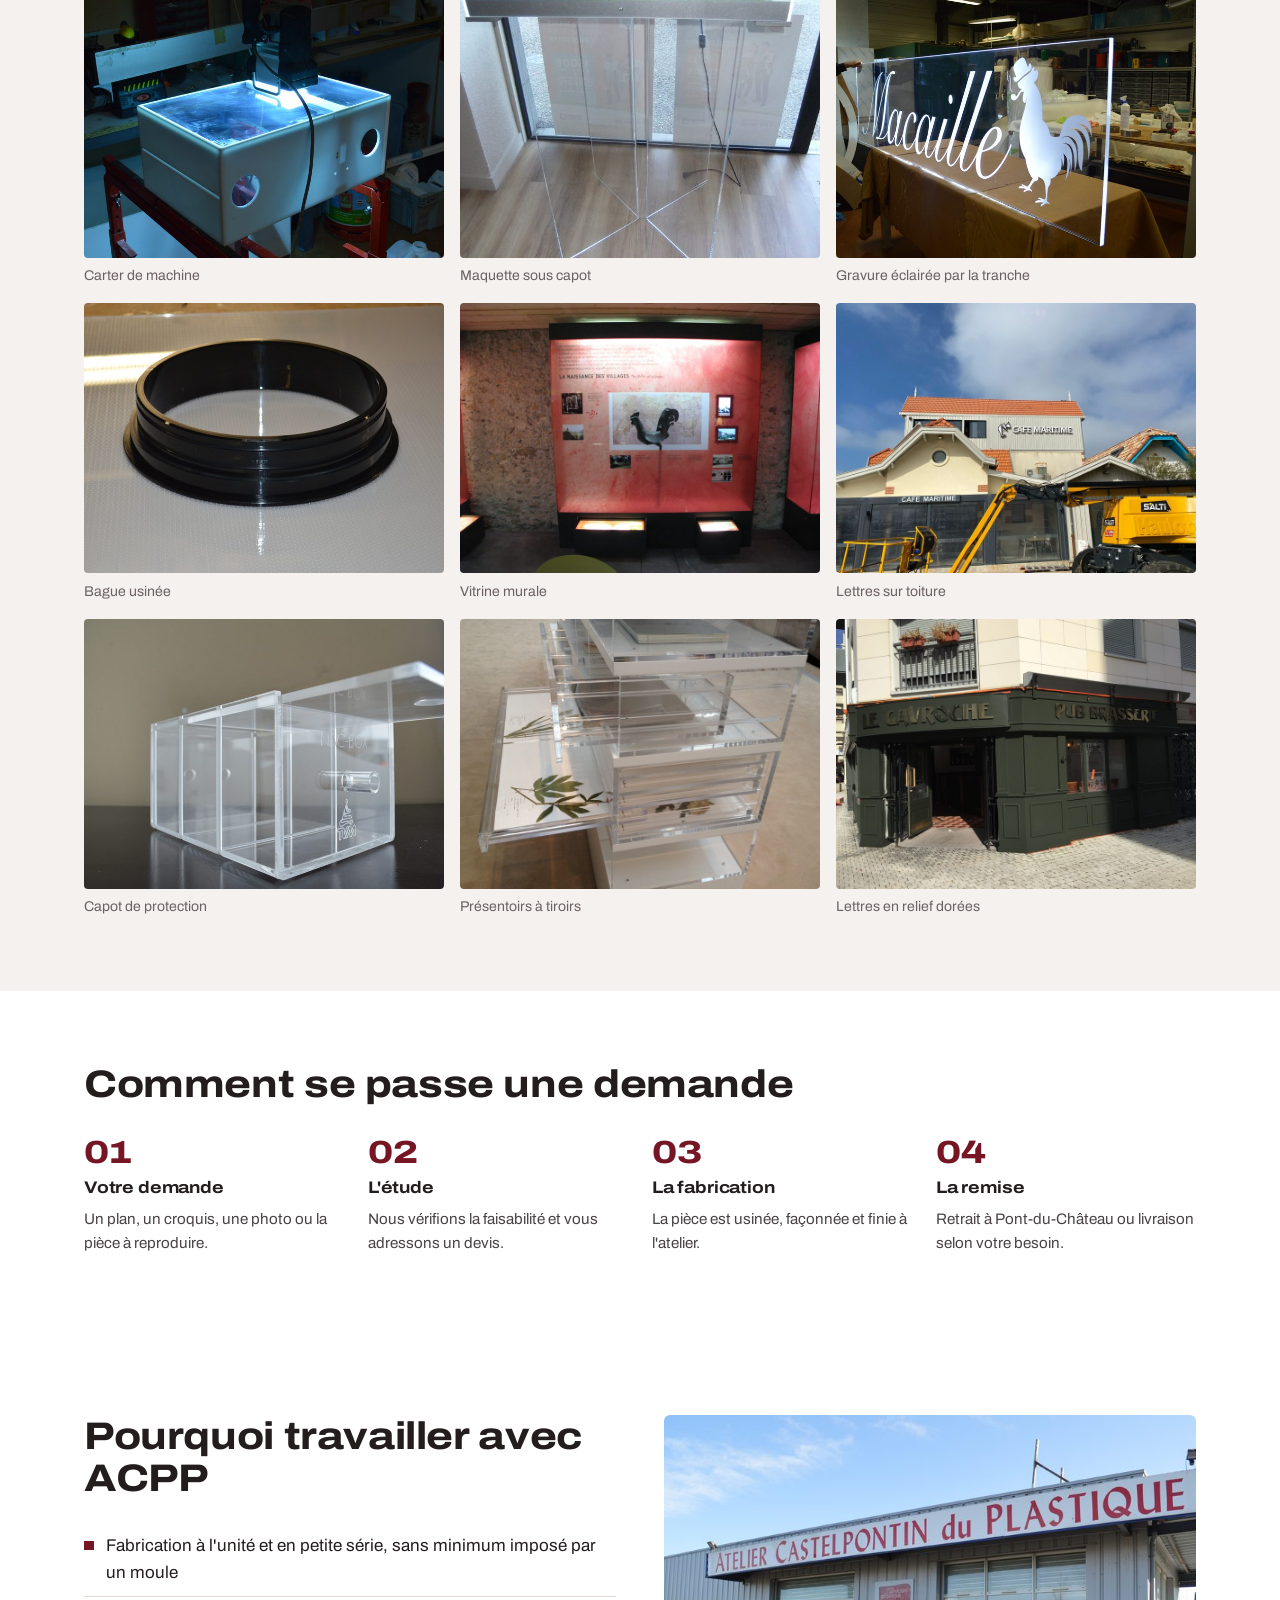
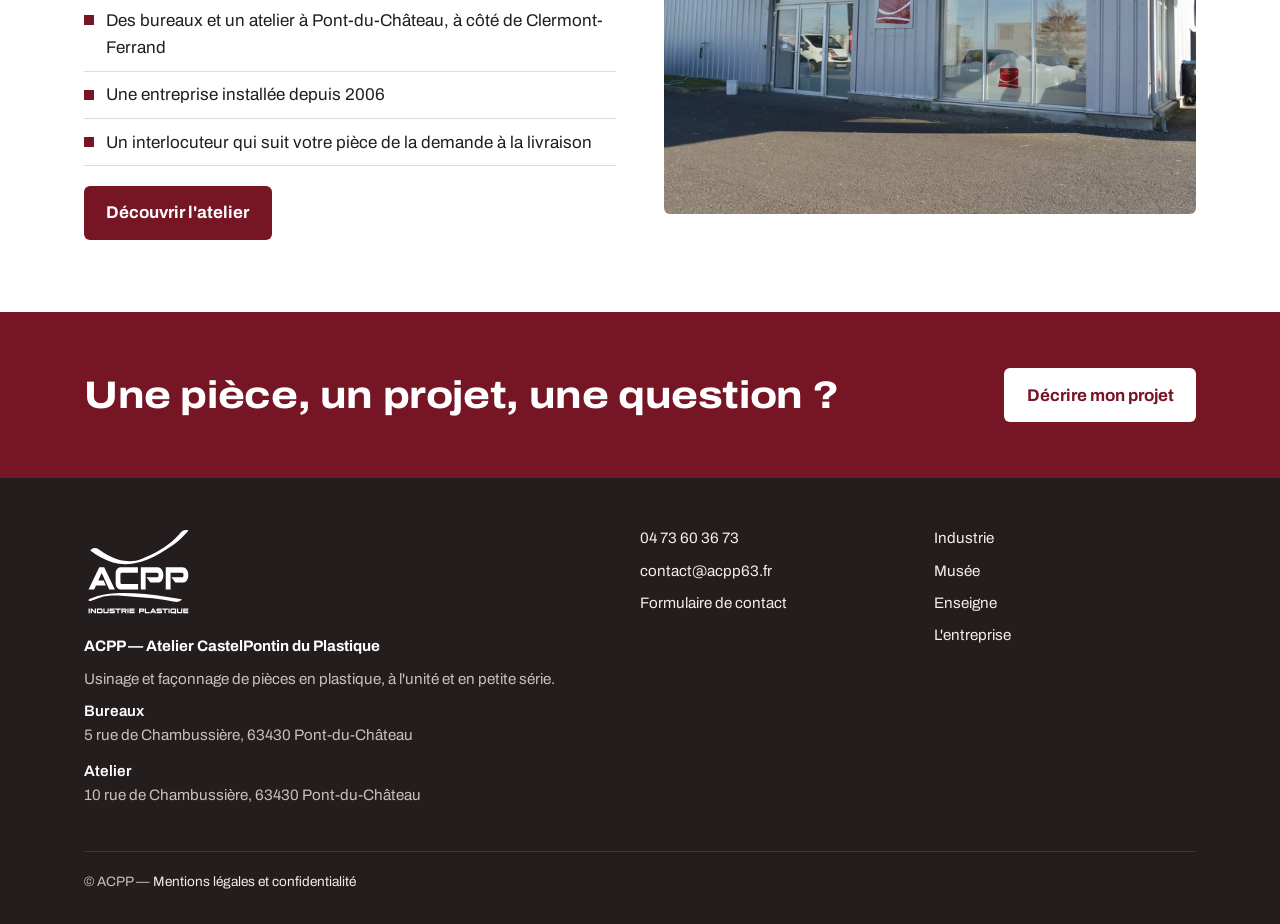
==== commit d3a1f2f2: "v6 – remise à plat" ====
--- a/index.html
+++ b/index.html
@@ -16,7 +16,7 @@
 <link rel="icon" href="favicon.svg" type="image/svg+xml">
 <link rel="preconnect" href="https://fonts.googleapis.com"><link rel="preconnect" href="https://fonts.gstatic.com" crossorigin>
 <link href="https://fonts.googleapis.com/css2?family=Archivo:wdth,wght@100..125,400..800&display=swap" rel="stylesheet">
-<link rel="stylesheet" href="style.css?v=5">
+<link rel="stylesheet" href="style.css?v=6">
 <script type="application/ld+json">{"@context": "https://schema.org", "@type": "LocalBusiness", "name": "ACPP — Atelier CastelPontin du Plastique", "url": "https://acpp63.fr", "telephone": "+33473603673", "email": "contact@acpp63.fr", "foundingDate": "2006", "address": {"@type": "PostalAddress", "streetAddress": "5 rue de Chambussière", "postalCode": "63430", "addressLocality": "Pont-du-Château", "addressCountry": "FR"}, "logo": "https://acpp63.fr/logo.svg", "image": "https://acpp63.fr/og-image.png", "description": "Usinage et façonnage de pièces en plastique à l'unité et en petite série : industrie, musée, enseigne."}</script>
 </head>
 <body>
@@ -43,7 +43,7 @@
   <div class="intro"><h2>Du plan à la pièce, sans passer par la grande série</h2>
   <p>Une pièce unique, un prototype, une petite série à reproduire à l'identique : ACPP travaille là où l'injection et le thermoformage ne sont pas adaptés. Chaque pièce est usinée, découpée, assemblée et finie à l'atelier.</p></div>
   <div class="trois">
-    <div class="univers"><a class="vignette" href="industrie.html" tabindex="-1" aria-hidden="true"><img src="img/atelier-centre-usinage-800.jpg" srcset="img/atelier-centre-usinage-800.jpg 800w, img/atelier-centre-usinage.jpg 1600w" sizes="(max-width:860px) 100vw, 380px" width="800" height="532" alt="Opérateur au centre d&#x27;usinage à commande numérique de l&#x27;atelier ACPP" loading="lazy" decoding="async"></a><h3 style="margin-top:1.2rem">Industrie</h3><p>Pièces usinées, pièces pour le secteur médical, carters et protections de machines.</p><a class="suite" href="industrie.html">Voir l'activité industrie</a></div>
+    <div class="univers"><a class="vignette" href="industrie.html" tabindex="-1" aria-hidden="true"><img src="img/usinage-fraise-800.jpg" srcset="img/usinage-fraise-800.jpg 800w, img/usinage-fraise.jpg 1600w" sizes="(max-width:860px) 100vw, 380px" width="800" height="600" alt="Fraise d&#x27;usinage en train de travailler une plaque de plastique" loading="lazy" decoding="async"></a><h3 style="margin-top:1.2rem">Industrie</h3><p>Pièces usinées, pièces pour le secteur médical, carters et protections de machines.</p><a class="suite" href="industrie.html">Voir l'activité industrie</a></div>
     <div class="univers"><a class="vignette" href="musee.html" tabindex="-1" aria-hidden="true"><img src="img/socles-vitrines-atelier-800.jpg" srcset="img/socles-vitrines-atelier-800.jpg 800w, img/socles-vitrines-atelier.jpg 1600w" sizes="(max-width:860px) 100vw, 380px" width="800" height="600" alt="Socles et vitrines en plastique transparent en fin de fabrication à l&#x27;atelier" loading="lazy" decoding="async"></a><h3 style="margin-top:1.2rem">Musée</h3><p>Protections sur mesure pour la présentation et la conservation des œuvres d'art.</p><a class="suite" href="musee.html">Voir l'activité musée</a></div>
     <div class="univers"><a class="vignette" href="enseigne.html" tabindex="-1" aria-hidden="true"><img src="img/lettres-relief-facade-800.jpg" srcset="img/lettres-relief-facade-800.jpg 600w, img/lettres-relief-facade.jpg 1200w" sizes="(max-width:860px) 100vw, 380px" width="600" height="800" alt="Lettres découpées en relief posées sur une façade rouge" loading="lazy" decoding="async"></a><h3 style="margin-top:1.2rem">Enseigne</h3><p>Enseignes, lettres et éléments de signalétique pour les professionnels.</p><a class="suite" href="enseigne.html">Voir l'activité enseigne</a></div>
   </div>
@@ -56,7 +56,7 @@
 <figure><a class="zoom" href="img/piece-usinee-bague.jpg" data-legende="Bague usinée"><img src="img/piece-usinee-bague-800.jpg" srcset="img/piece-usinee-bague-800.jpg 800w, img/piece-usinee-bague.jpg 1600w" sizes="(max-width:640px) 50vw, (max-width:1150px) 33vw, 380px" width="800" height="532" alt="Bague en plastique noir usinée sur mesure" loading="lazy" decoding="async"></a><figcaption>Bague usinée</figcaption></figure>
 <figure><a class="zoom" href="img/vitrine-murale.jpg" data-legende="Vitrine murale"><img src="img/vitrine-murale-800.jpg" srcset="img/vitrine-murale-800.jpg 800w, img/vitrine-murale.jpg 1600w" sizes="(max-width:640px) 50vw, (max-width:1150px) 33vw, 380px" width="800" height="600" alt="Vitrine murale éclairée dans une salle d&#x27;exposition" loading="lazy" decoding="async"></a><figcaption>Vitrine murale</figcaption></figure>
 <figure><a class="zoom" href="img/lettres-toiture-restaurant.jpg" data-legende="Lettres sur toiture"><img src="img/lettres-toiture-restaurant-800.jpg" srcset="img/lettres-toiture-restaurant-800.jpg 800w, img/lettres-toiture-restaurant.jpg 1600w" sizes="(max-width:640px) 50vw, (max-width:1150px) 33vw, 380px" width="800" height="600" alt="Lettres en relief installées sur la toiture d&#x27;un café-restaurant" loading="lazy" decoding="async"></a><figcaption>Lettres sur toiture</figcaption></figure>
-<figure><a class="zoom" href="img/cuve-grand-format.jpg" data-legende="Cuve grand format"><img src="img/cuve-grand-format-800.jpg" srcset="img/cuve-grand-format-800.jpg 800w, img/cuve-grand-format.jpg 1600w" sizes="(max-width:640px) 50vw, (max-width:1150px) 33vw, 380px" width="800" height="450" alt="Grande cuve en plastique soudé en cours de fabrication à l&#x27;atelier" loading="lazy" decoding="async"></a><figcaption>Cuve grand format</figcaption></figure>
+<figure><a class="zoom" href="img/capot-transparent.jpg" data-legende="Capot de protection"><img src="img/capot-transparent-800.jpg" srcset="img/capot-transparent-800.jpg 800w, img/capot-transparent.jpg 1600w" sizes="(max-width:640px) 50vw, (max-width:1150px) 33vw, 380px" width="800" height="532" alt="Capot de protection en plastique transparent avec charnière" loading="lazy" decoding="async"></a><figcaption>Capot de protection</figcaption></figure>
 <figure><a class="zoom" href="img/tiroirs-herbier.jpg" data-legende="Présentoirs à tiroirs"><img src="img/tiroirs-herbier-800.jpg" srcset="img/tiroirs-herbier-800.jpg 800w, img/tiroirs-herbier.jpg 1600w" sizes="(max-width:640px) 50vw, (max-width:1150px) 33vw, 380px" width="800" height="600" alt="Tiroirs de présentation transparents pour planches d&#x27;herbier" loading="lazy" decoding="async"></a><figcaption>Présentoirs à tiroirs</figcaption></figure>
 <figure><a class="zoom" href="img/lettres-dorees-brasserie.jpg" data-legende="Lettres en relief dorées"><img src="img/lettres-dorees-brasserie-800.jpg" srcset="img/lettres-dorees-brasserie-800.jpg 800w, img/lettres-dorees-brasserie.jpg 1600w" sizes="(max-width:640px) 50vw, (max-width:1150px) 33vw, 380px" width="800" height="600" alt="Lettres dorées en relief sur la façade d&#x27;une brasserie" loading="lazy" decoding="async"></a><figcaption>Lettres en relief dorées</figcaption></figure>
 </div>
@@ -91,6 +91,6 @@
   <div><p><a href="industrie.html">Industrie</a></p><p><a href="musee.html">Musée</a></p><p><a href="enseigne.html">Enseigne</a></p><p><a href="entreprise.html">L'entreprise</a></p></div>
   <div class="bas">© ACPP — <a href="mentions-legales.html">Mentions légales et confidentialité</a></div>
 </div></footer>
-<script src="main.js?v=5" defer></script>
+<script src="main.js?v=6" defer></script>
 </body>
 </html>
--- a/style.css
+++ b/style.css
@@ -175,7 +175,6 @@
 .galerie img{width:100%;height:100%;object-fit:cover;transition:transform .35s}
 .galerie a:hover img{transform:scale(1.04)}
 .galerie figcaption{font-size:.88rem;color:var(--acier);padding:.45rem 0 0}
-.partenaire{margin-top:2rem}
 @media (prefers-reduced-motion:reduce){.vignette img,.galerie img{transition:none}}
 /* Visionneuse */
 .visio{border:0;padding:0;background:transparent;max-width:100vw;max-height:100vh;width:100vw;height:100vh}
@@ -191,3 +190,4 @@
 @media (max-width:640px){.visio figure{padding:3.5rem .5rem 1rem}.visio .prec,.visio .suiv{top:auto;bottom:1rem;transform:none}}
 /* Plaques du hero : photo de l'univers derrière le verre */
 .plaque[style*="--img"]{background:linear-gradient(180deg,rgba(255,255,255,.92) 0 2.9rem,rgba(255,255,255,.18) 2.9rem),var(--img) center/cover no-repeat}
+.adresse .une{margin:0 0 .9rem}
